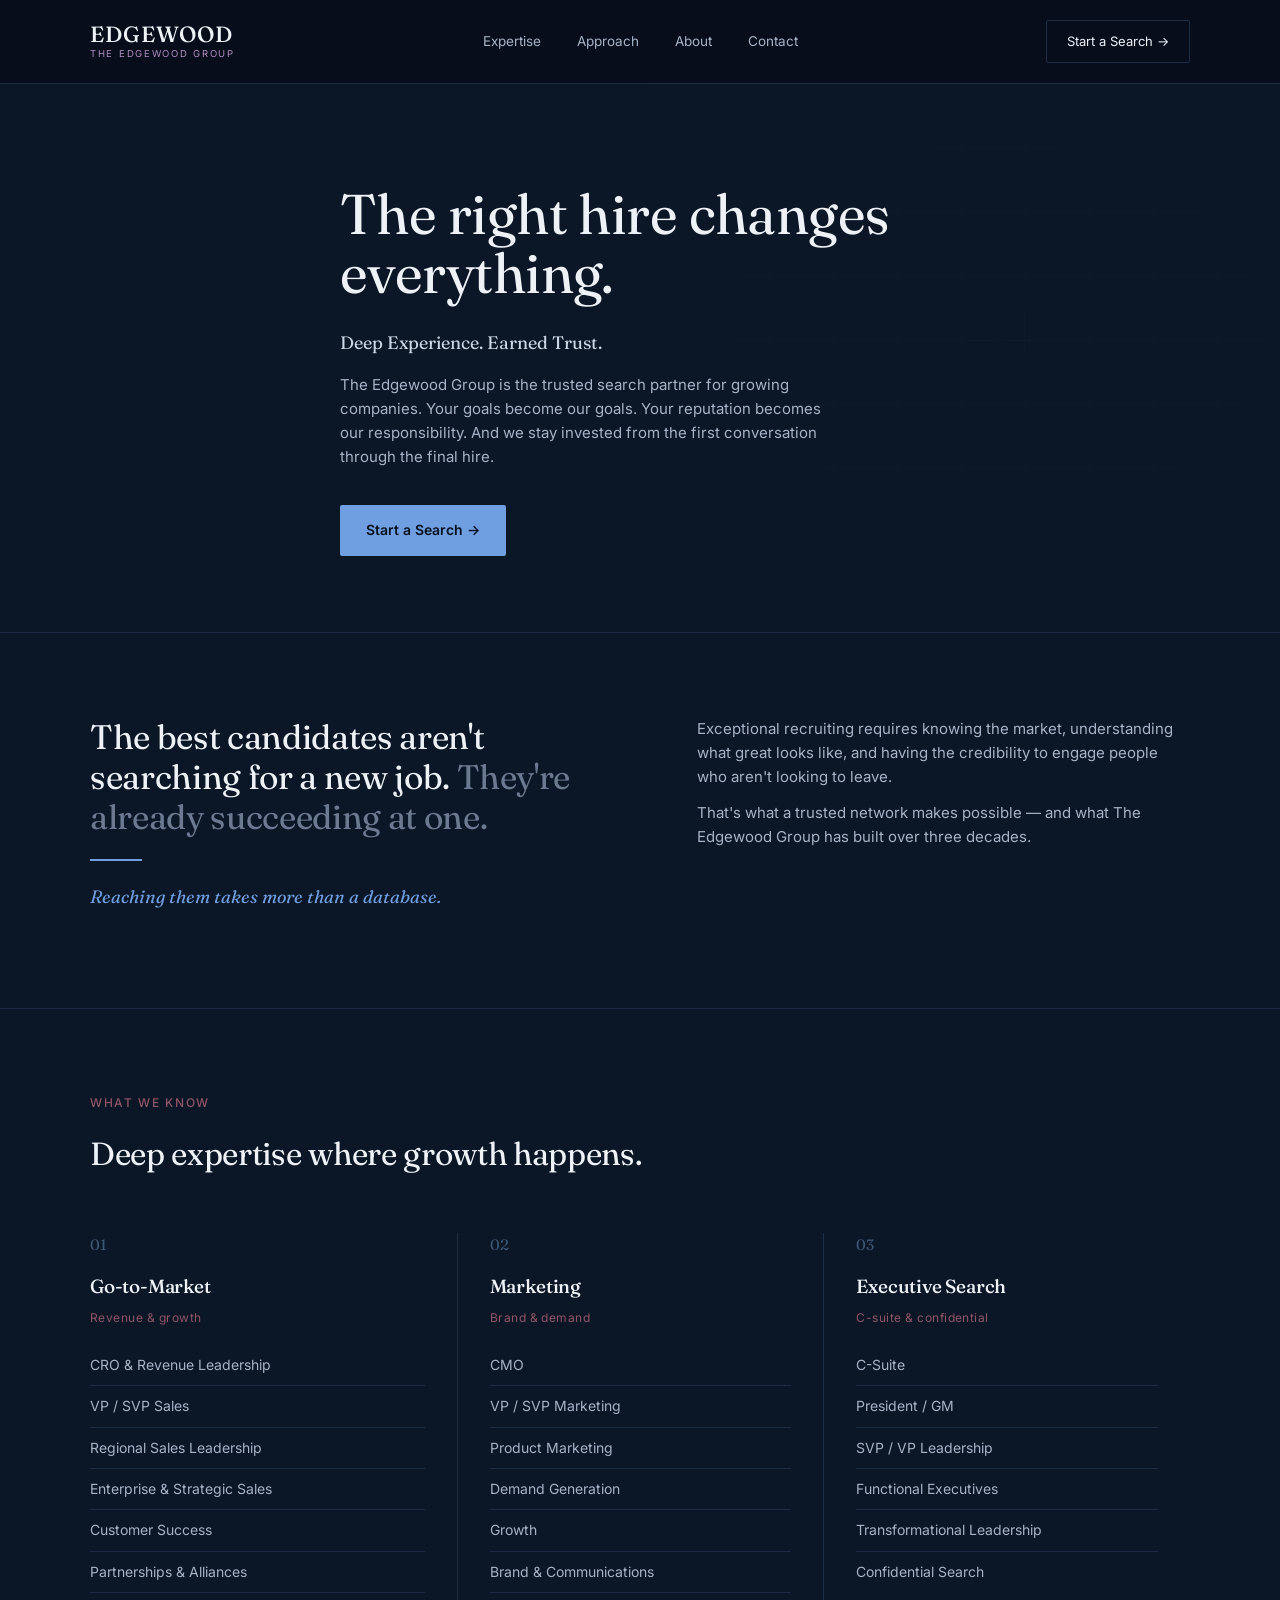
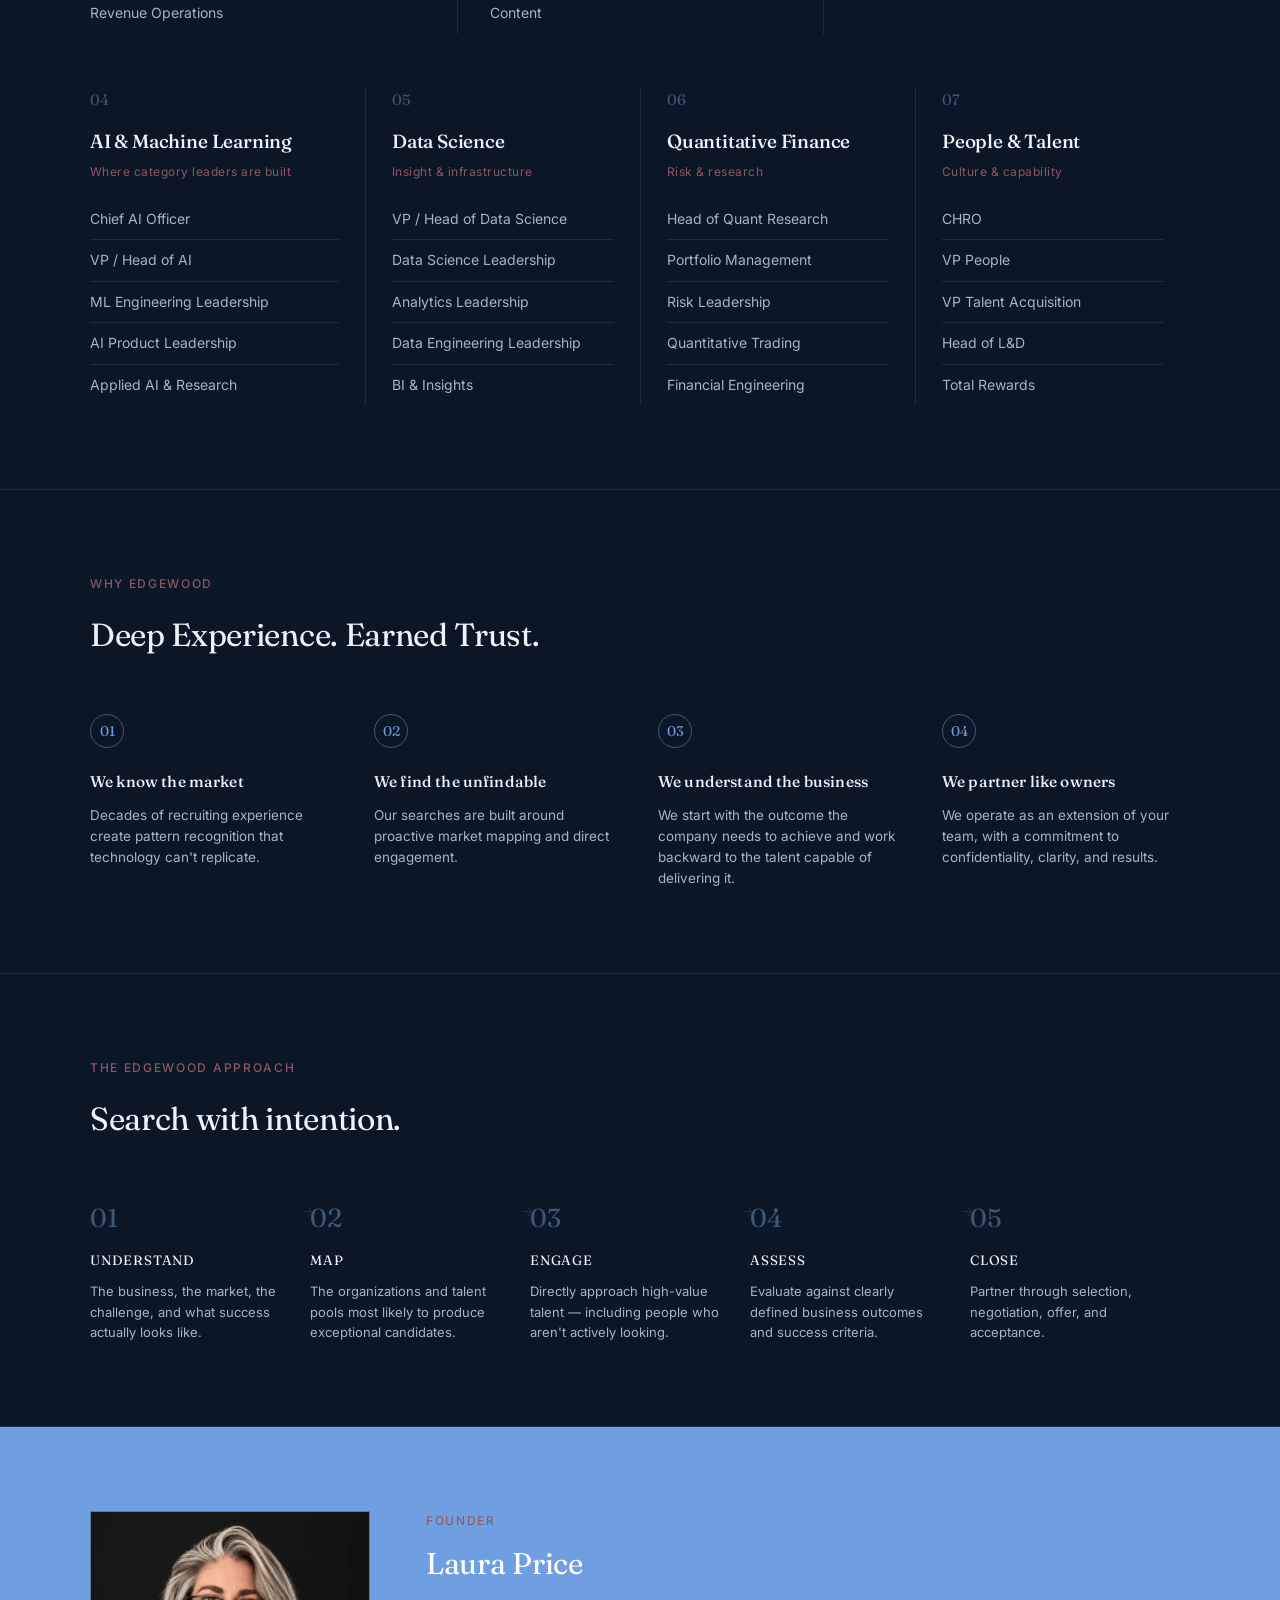
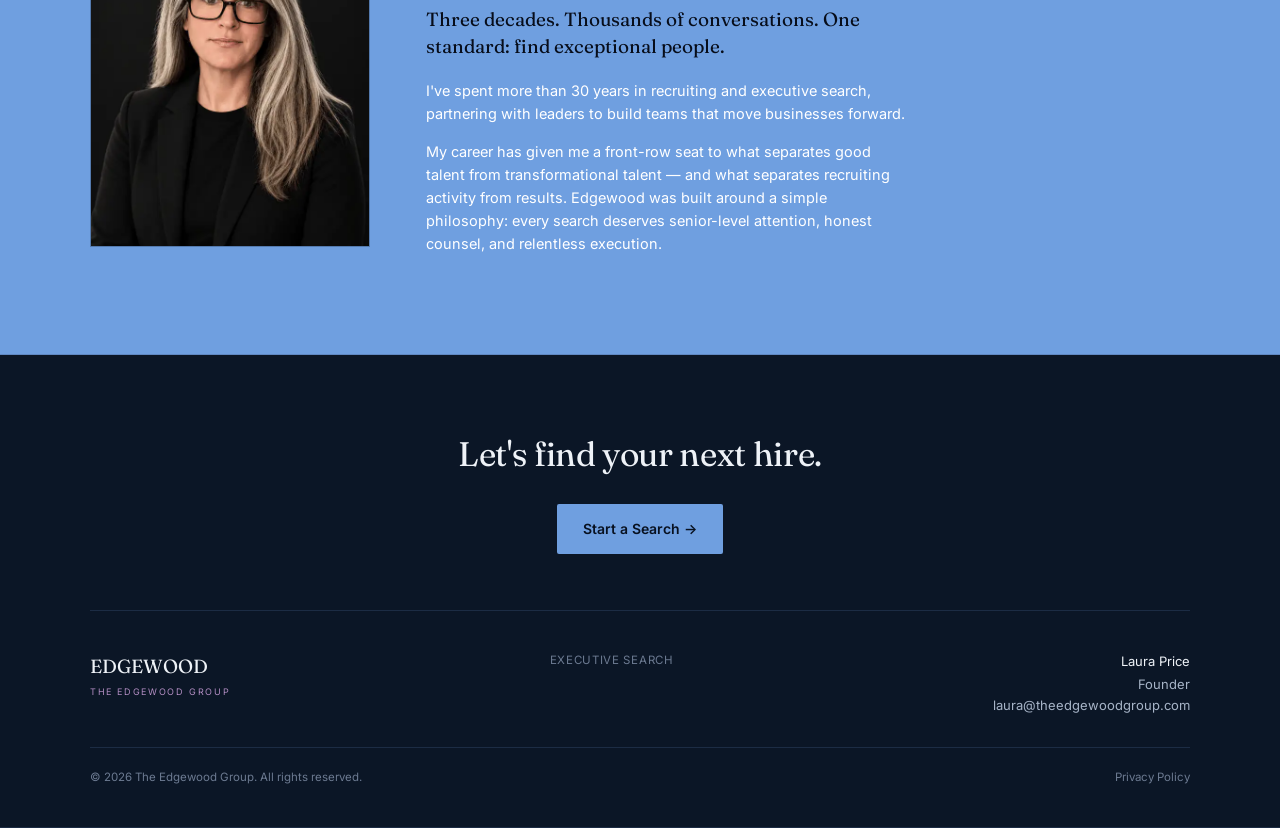
==== index.html @ cdbb710e "initial commit" ====
<!DOCTYPE html>
<html lang="en">
<head>
<meta charset="UTF-8">
<meta name="viewport" content="width=device-width, initial-scale=1.0">
<title>The Edgewood Group — Executive Search</title>
<link rel="preconnect" href="https://fonts.googleapis.com">
<link rel="preconnect" href="https://fonts.gstatic.com" crossorigin>
<link href="https://fonts.googleapis.com/css2?family=Fraunces:ital,opsz,wght@0,9..144,300;0,9..144,400;0,9..144,500;1,9..144,400&family=Instrument+Serif:ital@0&family=Inter:wght@400;500;600&display=swap" rel="stylesheet">
<style>
  :root{
    --navy-deep:#070d1a;
    --navy:#0b1626;
    --navy-panel:#0f1e33;
    --navy-line:#1c2c44;
    --ink:#eef2f7;
    --ink-dim:#a7b4c7;
    --ink-faint:#6c7a91;
    --signal:#6f9fe0;
    --signal-soft:#3d5978;
    --eggplant:#3d2245;
    --eggplant-line:#4f3358;
    --eggplant-light:#b28dc2;
    --rosewood:#8f5566;
  }
  *{box-sizing:border-box;margin:0;padding:0;}
  html{scroll-behavior:smooth;}
  body{
    background:var(--navy);
    color:var(--ink);
    font-family:'Inter',sans-serif;
    font-size:16px;
    line-height:1.6;
    -webkit-font-smoothing:antialiased;
  }
  h1,h2,h3,.serif{
    font-family:'Fraunces',serif;
    font-weight:400;
    letter-spacing:-0.01em;
  }
  a{color:inherit;text-decoration:none;}
  .tagline{font-family:'Fraunces',serif;font-style:normal;font-weight:400;}
  .wrap{max-width:1180px;margin:0 auto;padding:0 40px;}
  @media(max-width:720px){.wrap{padding:0 22px;}}

  /* ---------- NAV ---------- */
  header{
    position:sticky;top:0;z-index:50;
    background:rgba(7,13,26,0.88);
    backdrop-filter:blur(10px);
    border-bottom:1px solid var(--navy-line);
  }
  nav{display:flex;align-items:center;justify-content:space-between;padding:20px 0;}
  .brand{display:flex;flex-direction:column;line-height:1.05;}
  .brand-name{font-family:'Fraunces',serif;font-size:22px;letter-spacing:0.04em;font-weight:500;}
  .brand-sub{font-size:9.5px;letter-spacing:0.18em;color:var(--eggplant-light);margin-top:3px;}
  .nav-links{display:flex;gap:36px;font-size:13.5px;color:var(--ink-dim);}
  .nav-links a:hover{color:var(--ink);}
  .nav-cta{
    border:1px solid var(--navy-line);
    padding:10px 20px;border-radius:2px;
    font-size:13px;color:var(--ink);
    display:flex;align-items:center;gap:8px;
    white-space:nowrap;
  }
  .nav-cta:hover{border-color:var(--signal);color:var(--signal);}
  .nav-mobile-hide{display:flex;}
  @media(max-width:860px){.nav-mobile-hide{display:none;}}

  /* ---------- HERO ---------- */
  .hero{
    position:relative;overflow:hidden;
    padding:100px 0 76px;
    border-bottom:1px solid var(--navy-line);
  }
  .hero-grid{
    position:absolute;inset:0;
    background-image:
      linear-gradient(var(--navy-line) 1px, transparent 1px),
      linear-gradient(90deg, var(--navy-line) 1px, transparent 1px);
    background-size:64px 64px;
    opacity:0.18;
    mask-image:radial-gradient(ellipse 700px 500px at 78% 45%, black, transparent);
  }
  .hero-inner{position:relative;max-width:680px;}
  .eyebrow{
    font-size:12px;letter-spacing:0.14em;color:var(--rosewood);
    margin-bottom:22px;font-weight:500;
  }
  .hero h1{
    font-size:56px;line-height:1.06;color:var(--ink);
    margin-bottom:26px;
  }
  .hero h1 em{font-style:italic;color:var(--signal);}
  .hero-lede{font-size:18px;color:#cdd7e4;margin-bottom:16px;max-width:520px;}
  .hero-sub{font-size:15px;color:var(--ink-dim);margin-bottom:36px;max-width:500px;}
  .btn-primary{
    display:inline-flex;align-items:center;gap:10px;
    background:var(--signal);color:#081120;
    padding:14px 26px;border-radius:2px;
    font-size:14px;font-weight:600;
    transition:background 0.15s ease;
  }
  .btn-primary:hover{background:#84add8;}
  .hero-tags{
    display:flex;gap:0;margin-top:56px;
    border-top:1px solid var(--navy-line);
    padding-top:22px;font-size:11.5px;letter-spacing:0.08em;
    color:var(--ink-faint);flex-wrap:wrap;
  }
  .hero-tags span{padding-right:18px;margin-right:18px;border-right:1px solid var(--navy-line);}
  .hero-tags span:last-child{border-right:none;}
  @media(max-width:720px){
    .hero{padding:64px 0 48px;}
    .hero h1{font-size:38px;}
  }

  /* ---------- SECTION BASICS ---------- */
  section{padding:84px 0;border-bottom:1px solid var(--navy-line);}
  .section-label{font-size:12px;letter-spacing:0.14em;color:var(--rosewood);margin-bottom:16px;font-weight:500;}
  .section-head{font-size:32px;color:var(--ink);max-width:640px;}
  @media(max-width:720px){section{padding:56px 0;} .section-head{font-size:26px;}}

  /* ---------- CONTRAST BLOCK ---------- */
  .contrast{display:grid;grid-template-columns:1.1fr 1fr;gap:64px;align-items:start;}
  .contrast h2{font-size:34px;color:var(--ink);line-height:1.18;}
  .contrast h2 .dim{color:var(--ink-faint);}
  .contrast .rule{width:52px;height:2px;background:var(--signal);margin:22px 0;}
  .contrast .kicker{font-size:18px;color:var(--signal);font-family:'Fraunces',serif;font-style:italic;}
  .contrast p{color:var(--ink-dim);font-size:15px;margin-bottom:12px;}
  .contrast .close{color:var(--ink);font-weight:500;margin-top:18px;}
  @media(max-width:860px){.contrast{grid-template-columns:1fr;gap:28px;}}

  /* ---------- EXPERTISE ---------- */
  .expertise-grid{
    margin-top:54px;
    display:grid;grid-template-columns:repeat(3,1fr);gap:0;
  }
  .expertise-col{padding:0 32px;border-left:1px solid var(--navy-line);}
  .expertise-col:first-child{padding-left:0;border-left:none;}
  .expertise-num{font-family:'Fraunces',serif;font-size:15px;color:var(--signal-soft);margin-bottom:14px;}
  .expertise-col h3{font-size:19px;color:var(--ink);margin-bottom:6px;font-weight:500;}
  .expertise-tag{font-size:12px;color:var(--rosewood);letter-spacing:0.04em;margin-bottom:18px;}
  .expertise-col ul{list-style:none;}
  .expertise-col li{
    font-size:14px;color:var(--ink-dim);padding:9px 0;
    border-top:1px solid var(--navy-line);
  }
  .expertise-col li:first-of-type{border-top:none;}
  @media(max-width:860px){
    .expertise-grid{grid-template-columns:1fr;gap:36px;}
    .expertise-col{border-left:none;padding-left:0;border-top:1px solid var(--navy-line);padding-top:32px;}
    .expertise-col:first-child{border-top:none;padding-top:0;}
  }
  .expertise-grid-2{
    margin-top:54px;
    display:grid;grid-template-columns:repeat(4,1fr);gap:0;
  }
  .expertise-grid-2 .expertise-col{padding:0 26px;}
  .expertise-grid-2 .expertise-col:first-child{padding-left:0;}
  @media(max-width:860px){
    .expertise-grid-2{grid-template-columns:1fr 1fr;row-gap:36px;}
    .expertise-grid-2 .expertise-col{border-left:none;padding-left:0;}
    .expertise-grid-2 .expertise-col:nth-child(odd){border-left:none;}
  }
  @media(max-width:560px){
    .expertise-grid-2{grid-template-columns:1fr;}
    .expertise-grid-2 .expertise-col{border-top:1px solid var(--navy-line);padding-top:32px;border-left:none;padding-left:0;}
    .expertise-grid-2 .expertise-col:first-child{border-top:none;padding-top:0;}
  }

  /* ---------- WHY ---------- */
  .why-grid{margin-top:54px;display:grid;grid-template-columns:repeat(4,1fr);gap:36px;}
  .why-item .mark{
    width:34px;height:34px;border:1px solid var(--signal-soft);border-radius:50%;
    display:flex;align-items:center;justify-content:center;
    color:var(--signal);font-size:14px;margin-bottom:22px;font-family:'Fraunces',serif;
  }
  .why-item h3{font-size:15.5px;color:var(--ink);margin-bottom:10px;font-weight:500;letter-spacing:0.01em;}
  .why-item p{font-size:13.5px;color:var(--ink-dim);line-height:1.55;}
  @media(max-width:860px){.why-grid{grid-template-columns:1fr 1fr;row-gap:36px;}}
  @media(max-width:520px){.why-grid{grid-template-columns:1fr;}}

  /* ---------- APPROACH ---------- */
  .approach-row{margin-top:54px;display:grid;grid-template-columns:repeat(5,1fr);gap:0;}
  .approach-step{position:relative;padding-right:22px;}
  .approach-step:not(:last-child)::after{
    content:"→";position:absolute;right:-4px;top:2px;color:var(--navy-line);font-size:14px;
  }
  .approach-num{font-family:'Fraunces',serif;font-size:26px;color:var(--signal-soft);margin-bottom:10px;}
  .approach-step h3{font-size:13.5px;letter-spacing:0.06em;color:var(--ink);margin-bottom:10px;}
  .approach-step p{font-size:13px;color:var(--ink-dim);line-height:1.55;padding-right:6px;}
  @media(max-width:860px){
    .approach-row{grid-template-columns:1fr 1fr;row-gap:32px;}
    .approach-step::after{display:none;}
  }
  @media(max-width:520px){.approach-row{grid-template-columns:1fr;}}

  /* ---------- FOUNDER ---------- */
  .founder{background:var(--signal);border-bottom:1px solid rgba(7,13,26,0.15);}
  .founder-grid{display:grid;grid-template-columns:280px 1fr;gap:56px;align-items:start;}
  .founder-photo{
    width:100%;aspect-ratio:3/3.6;
    border:1px solid rgba(7,13,26,0.25);
    overflow:hidden;
  }
  .founder-photo img{
    width:100%;height:100%;object-fit:cover;display:block;
    filter:grayscale(15%);
  }
  .founder-eyebrow{font-size:12px;letter-spacing:0.14em;color:var(--rosewood);margin-bottom:10px;}
  .founder-name{font-size:30px;color:#ffffff;margin-bottom:18px;}
  .founder-quote{font-family:'Fraunces',serif;font-style:normal;font-size:19px;color:var(--navy-deep);line-height:1.4;margin-bottom:20px;max-width:480px;}
  .founder p.body{font-size:14.5px;color:#ffffff;margin-bottom:14px;max-width:480px;}
  @media(max-width:860px){
    .founder-grid{grid-template-columns:1fr;gap:28px;}
    .founder-photo{max-width:220px;aspect-ratio:3/3.6;}
  }

  /* ---------- CTA / FOOTER ---------- */
  .cta-section{padding:80px 0 0;}
  .cta-grid{display:flex;flex-direction:column;align-items:center;text-align:center;gap:22px;padding-bottom:56px;border-bottom:1px solid var(--navy-line);}
  .cta-grid h2{font-size:34px;color:var(--ink);line-height:1.15;}
  .cta-grid .btn-primary{margin-top:8px;}

  footer{padding:40px 0;}
  .footer-grid{display:flex;justify-content:space-between;align-items:flex-start;flex-wrap:wrap;gap:24px;}
  .footer-brand{font-family:'Fraunces',serif;font-size:19px;}
  .footer-brand .sub{display:block;font-family:'Inter',sans-serif;font-size:9px;letter-spacing:0.18em;color:var(--eggplant-light);margin-top:4px;}
  .footer-mid{display:flex;gap:20px;font-size:11.5px;letter-spacing:0.06em;color:var(--ink-faint);}
  .footer-contact{font-size:13px;color:var(--ink-dim);text-align:right;}
  .footer-contact .who{color:var(--ink);margin-bottom:2px;}
  .footer-bottom{margin-top:32px;padding-top:20px;border-top:1px solid var(--navy-line);display:flex;justify-content:space-between;font-size:11.5px;color:var(--ink-faint);flex-wrap:wrap;gap:8px;}
</style>
</head>
<body>

<header>
  <div class="wrap">
    <nav>
      <div class="brand">
        <span class="brand-name">EDGEWOOD</span>
        <span class="brand-sub">THE EDGEWOOD GROUP</span>
      </div>
      <div class="nav-links nav-mobile-hide">
        <a href="#expertise">Expertise</a>
        <a href="#approach">Approach</a>
        <a href="#founder">About</a>
        <a href="#contact">Contact</a>
      </div>
      <a href="#contact" class="nav-cta">Start a Search →</a>
    </nav>
  </div>
</header>

<section class="hero">
  <div class="hero-grid"></div>
  <div class="wrap hero-inner">
    <h1>The right hire changes everything.</h1>
    <p class="hero-lede tagline">Deep Experience. Earned Trust.</p>
    <p class="hero-sub">The Edgewood Group is the trusted search partner for growing companies. Your goals become our goals. Your reputation becomes our responsibility. And we stay invested from the first conversation through the final hire.</p>
    <a href="#contact" class="btn-primary">Start a Search →</a>
  </div>
</section>

<section>
  <div class="wrap contrast">
    <div>
      <h2>The best candidates aren't searching for a new job. <span class="dim">They're already succeeding at one.</span></h2>
      <div class="rule"></div>
      <p class="kicker">Reaching them takes more than a database.</p>
    </div>
    <div>
      <p>Exceptional recruiting requires knowing the market, understanding what great looks like, and having the credibility to engage people who aren't looking to leave.</p>
      <p>That's what a trusted network makes possible — and what The Edgewood Group has built over three decades.</p>
    </div>
  </div>
</section>

<section id="expertise">
  <div class="wrap">
    <div class="section-label">WHAT WE KNOW</div>
    <h2 class="section-head">Deep expertise where growth happens.</h2>
    <div class="expertise-grid">
      <div class="expertise-col">
        <div class="expertise-num">01</div>
        <h3>Go-to-Market</h3>
        <div class="expertise-tag">Revenue &amp; growth</div>
        <ul>
          <li>CRO &amp; Revenue Leadership</li>
          <li>VP / SVP Sales</li>
          <li>Regional Sales Leadership</li>
          <li>Enterprise &amp; Strategic Sales</li>
          <li>Customer Success</li>
          <li>Partnerships &amp; Alliances</li>
          <li>Revenue Operations</li>
        </ul>
      </div>
      <div class="expertise-col">
        <div class="expertise-num">02</div>
        <h3>Marketing</h3>
        <div class="expertise-tag">Brand &amp; demand</div>
        <ul>
          <li>CMO</li>
          <li>VP / SVP Marketing</li>
          <li>Product Marketing</li>
          <li>Demand Generation</li>
          <li>Growth</li>
          <li>Brand &amp; Communications</li>
          <li>Content</li>
        </ul>
      </div>
      <div class="expertise-col">
        <div class="expertise-num">03</div>
        <h3>Executive Search</h3>
        <div class="expertise-tag">C-suite &amp; confidential</div>
        <ul>
          <li>C-Suite</li>
          <li>President / GM</li>
          <li>SVP / VP Leadership</li>
          <li>Functional Executives</li>
          <li>Transformational Leadership</li>
          <li>Confidential Search</li>
        </ul>
      </div>
    </div>
    <div class="expertise-grid-2">
      <div class="expertise-col">
        <div class="expertise-num">04</div>
        <h3>AI &amp; Machine Learning</h3>
        <div class="expertise-tag">Where category leaders are built</div>
        <ul>
          <li>Chief AI Officer</li>
          <li>VP / Head of AI</li>
          <li>ML Engineering Leadership</li>
          <li>AI Product Leadership</li>
          <li>Applied AI &amp; Research</li>
        </ul>
      </div>
      <div class="expertise-col">
        <div class="expertise-num">05</div>
        <h3>Data Science</h3>
        <div class="expertise-tag">Insight &amp; infrastructure</div>
        <ul>
          <li>VP / Head of Data Science</li>
          <li>Data Science Leadership</li>
          <li>Analytics Leadership</li>
          <li>Data Engineering Leadership</li>
          <li>BI &amp; Insights</li>
        </ul>
      </div>
      <div class="expertise-col">
        <div class="expertise-num">06</div>
        <h3>Quantitative Finance</h3>
        <div class="expertise-tag">Risk &amp; research</div>
        <ul>
          <li>Head of Quant Research</li>
          <li>Portfolio Management</li>
          <li>Risk Leadership</li>
          <li>Quantitative Trading</li>
          <li>Financial Engineering</li>
        </ul>
      </div>
      <div class="expertise-col">
        <div class="expertise-num">07</div>
        <h3>People &amp; Talent</h3>
        <div class="expertise-tag">Culture &amp; capability</div>
        <ul>
          <li>CHRO</li>
          <li>VP People</li>
          <li>VP Talent Acquisition</li>
          <li>Head of L&amp;D</li>
          <li>Total Rewards</li>
        </ul>
      </div>
    </div>
  </div>
</section>

<section>
  <div class="wrap">
    <div class="section-label">WHY EDGEWOOD</div>
    <h2 class="section-head tagline">Deep Experience. Earned Trust.</h2>
    <div class="why-grid">
      <div class="why-item">
        <div class="mark">01</div>
        <h3>We know the market</h3>
        <p>Decades of recruiting experience create pattern recognition that technology can't replicate.</p>
      </div>
      <div class="why-item">
        <div class="mark">02</div>
        <h3>We find the unfindable</h3>
        <p>Our searches are built around proactive market mapping and direct engagement.</p>
      </div>
      <div class="why-item">
        <div class="mark">03</div>
        <h3>We understand the business</h3>
        <p>We start with the outcome the company needs to achieve and work backward to the talent capable of delivering it.</p>
      </div>
      <div class="why-item">
        <div class="mark">04</div>
        <h3>We partner like owners</h3>
        <p>We operate as an extension of your team, with a commitment to confidentiality, clarity, and results.</p>
      </div>
    </div>
  </div>
</section>

<section id="approach">
  <div class="wrap">
    <div class="section-label">THE EDGEWOOD APPROACH</div>
    <h2 class="section-head">Search with intention.</h2>
    <div class="approach-row">
      <div class="approach-step">
        <div class="approach-num">01</div>
        <h3>UNDERSTAND</h3>
        <p>The business, the market, the challenge, and what success actually looks like.</p>
      </div>
      <div class="approach-step">
        <div class="approach-num">02</div>
        <h3>MAP</h3>
        <p>The organizations and talent pools most likely to produce exceptional candidates.</p>
      </div>
      <div class="approach-step">
        <div class="approach-num">03</div>
        <h3>ENGAGE</h3>
        <p>Directly approach high-value talent — including people who aren't actively looking.</p>
      </div>
      <div class="approach-step">
        <div class="approach-num">04</div>
        <h3>ASSESS</h3>
        <p>Evaluate against clearly defined business outcomes and success criteria.</p>
      </div>
      <div class="approach-step">
        <div class="approach-num">05</div>
        <h3>CLOSE</h3>
        <p>Partner through selection, negotiation, offer, and acceptance.</p>
      </div>
    </div>
  </div>
</section>

<section class="founder" id="founder">
  <div class="wrap founder-grid">
    <div class="founder-photo"><img src="laura-price-edgewood-group.webp" alt="Laura Price, Founder of The Edgewood Group" loading="lazy" width="590" height="786" decoding="async"></div>
    <div>
      <div class="founder-eyebrow">FOUNDER</div>
      <h2 class="founder-name">Laura Price</h2>
      <p class="founder-quote">Three decades. Thousands of conversations. One standard: find exceptional people.</p>
      <p class="body">I've spent more than 30 years in recruiting and executive search, partnering with leaders to build teams that move businesses forward.</p>
      <p class="body">My career has given me a front-row seat to what separates good talent from transformational talent — and what separates recruiting activity from results. Edgewood was built around a simple philosophy: every search deserves senior-level attention, honest counsel, and relentless execution.</p>
    </div>
  </div>
</section>

<section class="cta-section" id="contact">
  <div class="wrap">
    <div class="cta-grid">
      <h2>Let's find your next hire.</h2>
      <a href="mailto:laura@theedgewoodgroup.com" class="btn-primary">Start a Search →</a>
    </div>
  </div>
  <footer>
    <div class="wrap">
      <div class="footer-grid">
        <div class="footer-brand">EDGEWOOD<span class="sub">THE EDGEWOOD GROUP</span></div>
        <div class="footer-mid">
          <span>EXECUTIVE SEARCH</span>
        </div>
        <div class="footer-contact">
          <div class="who">Laura Price</div>
          <div>Founder</div>
          <div>laura@theedgewoodgroup.com</div>
        </div>
      </div>
      <div class="footer-bottom">
        <span>© 2026 The Edgewood Group. All rights reserved.</span>
        <span>Privacy Policy</span>
      </div>
    </div>
  </footer>
</section>

</body>
</html>
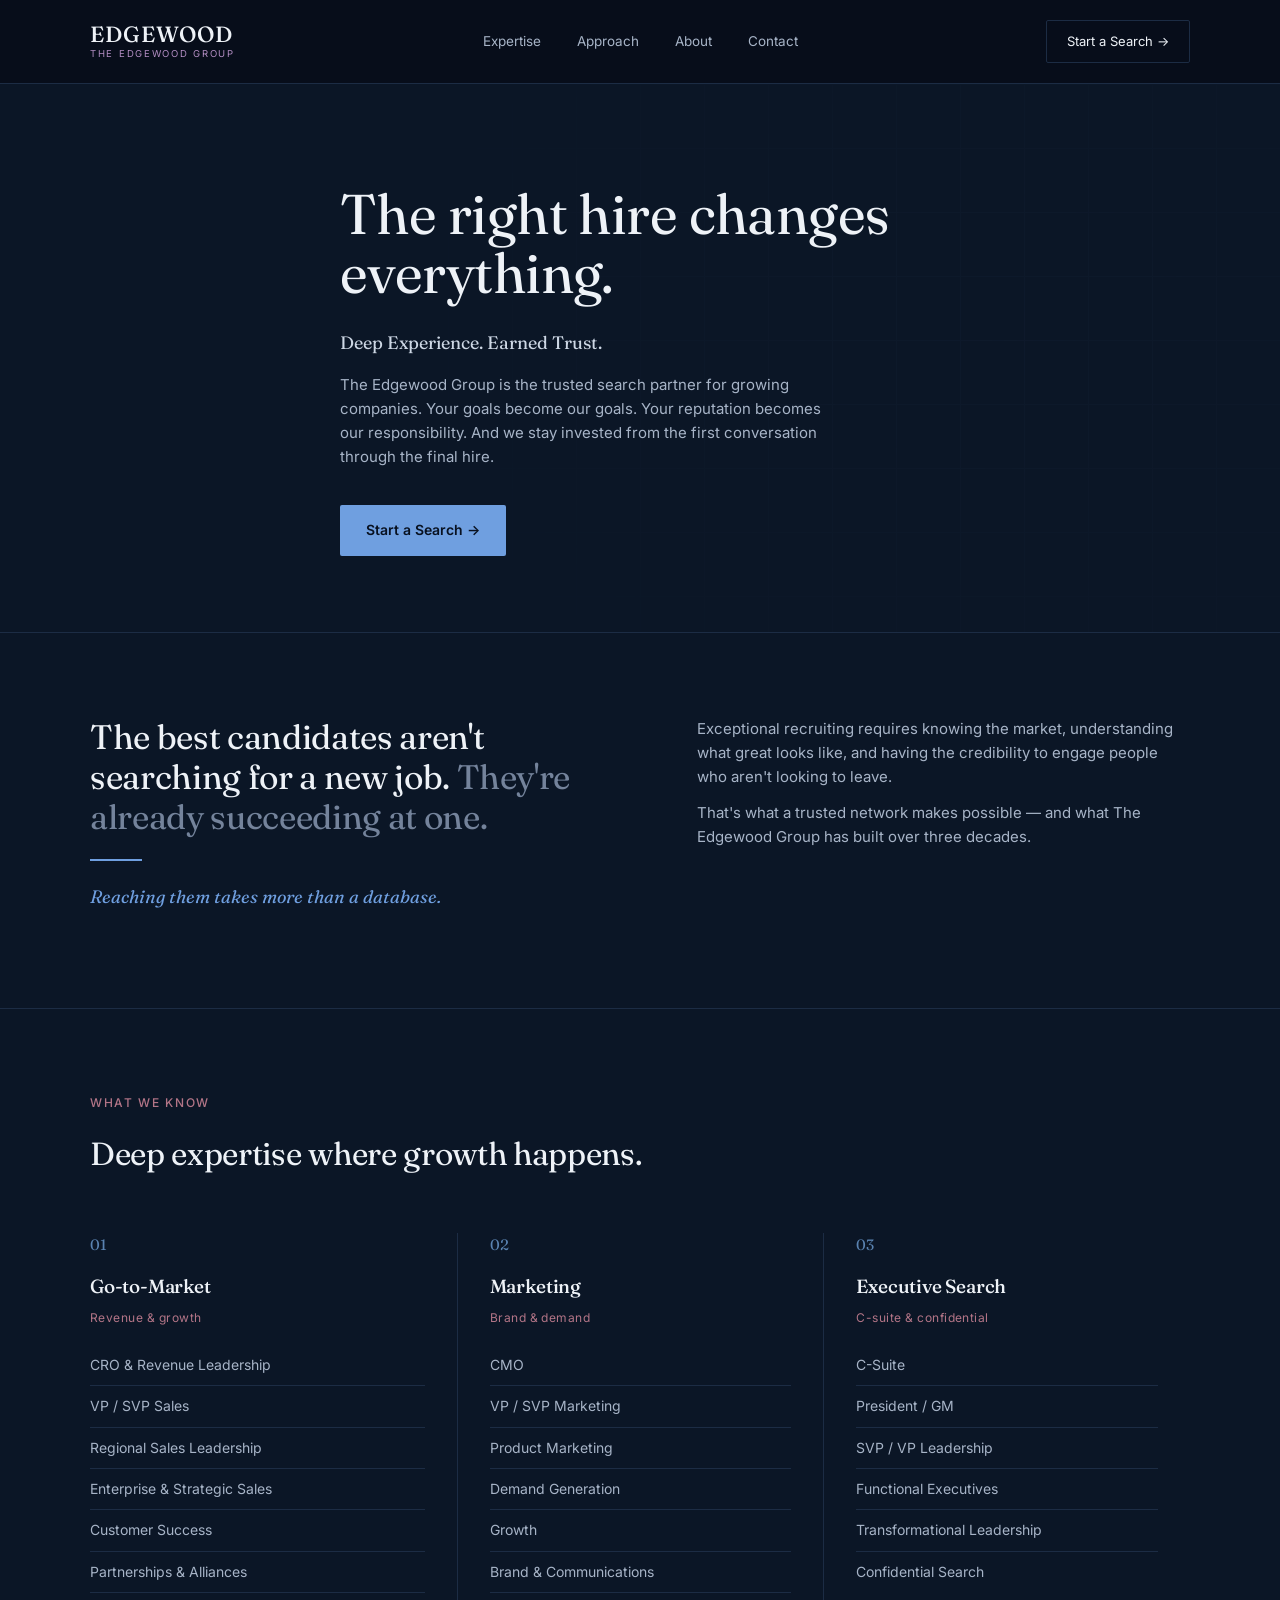
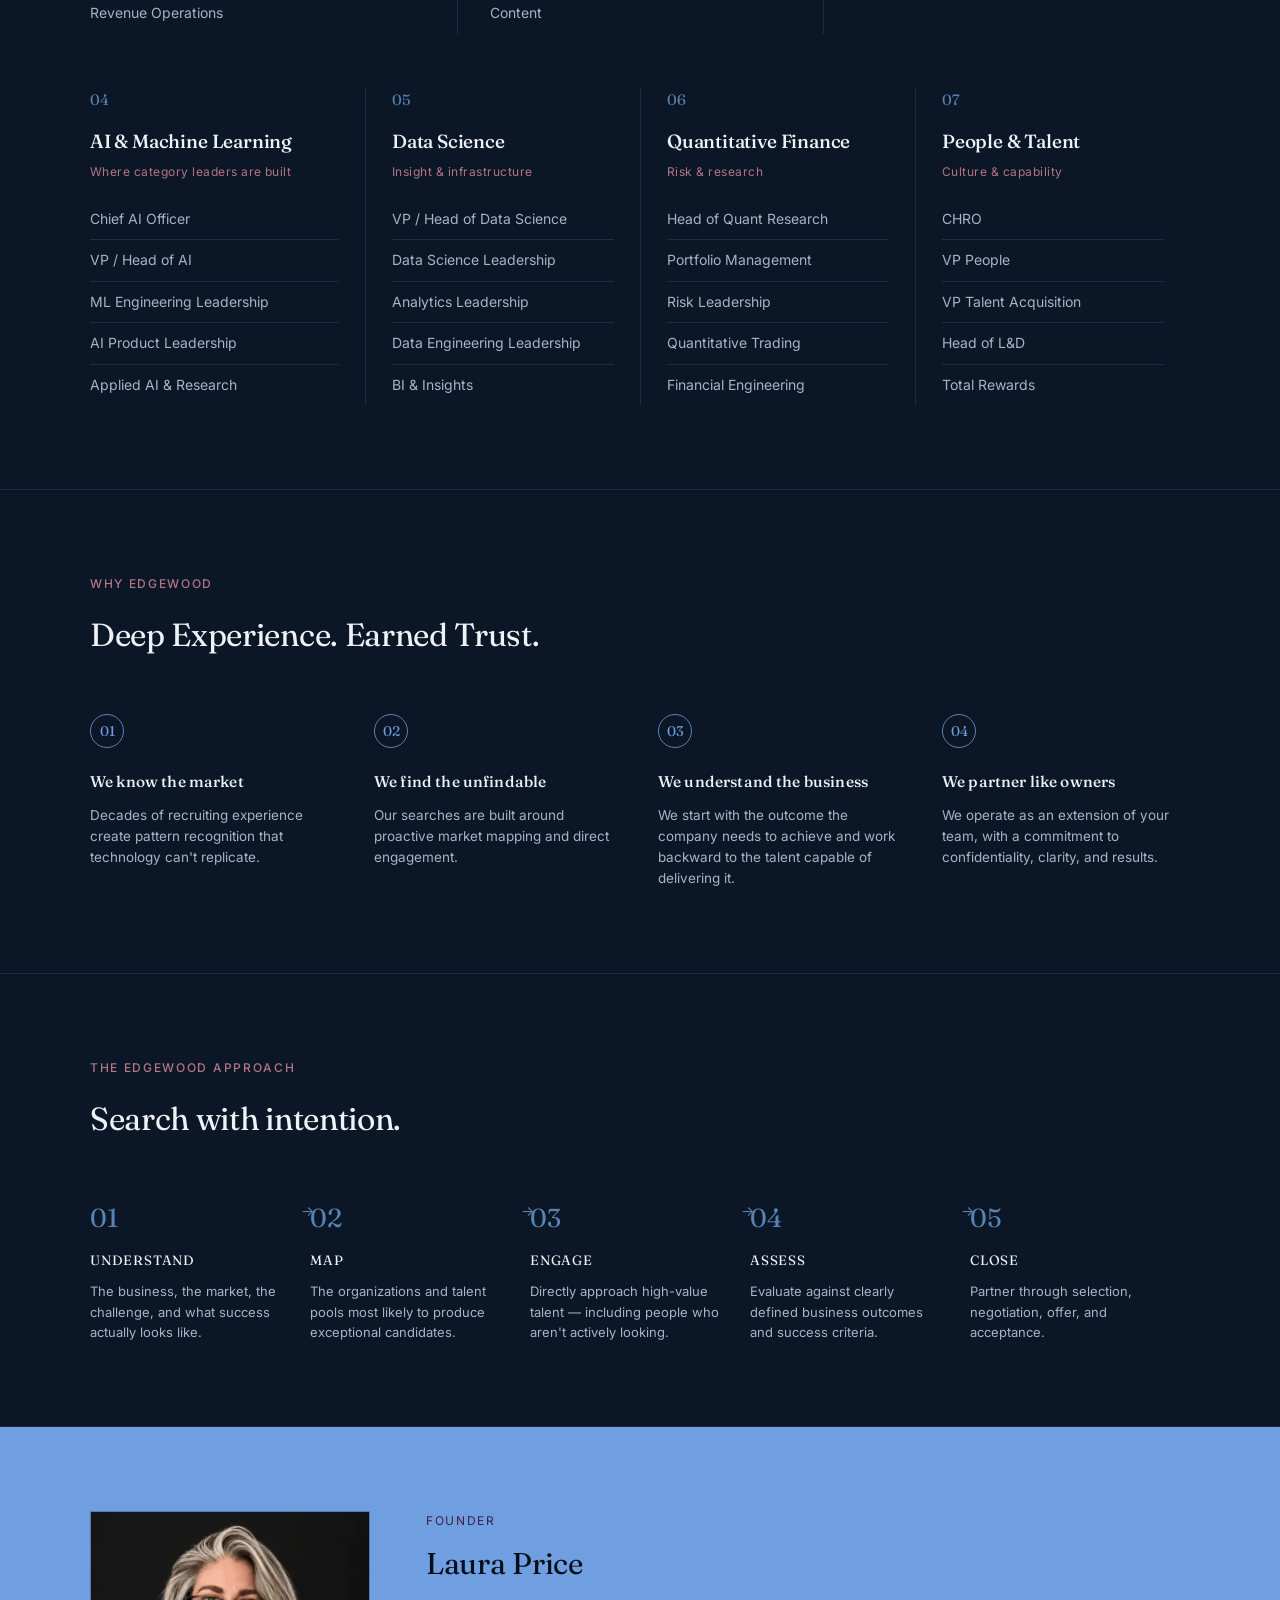
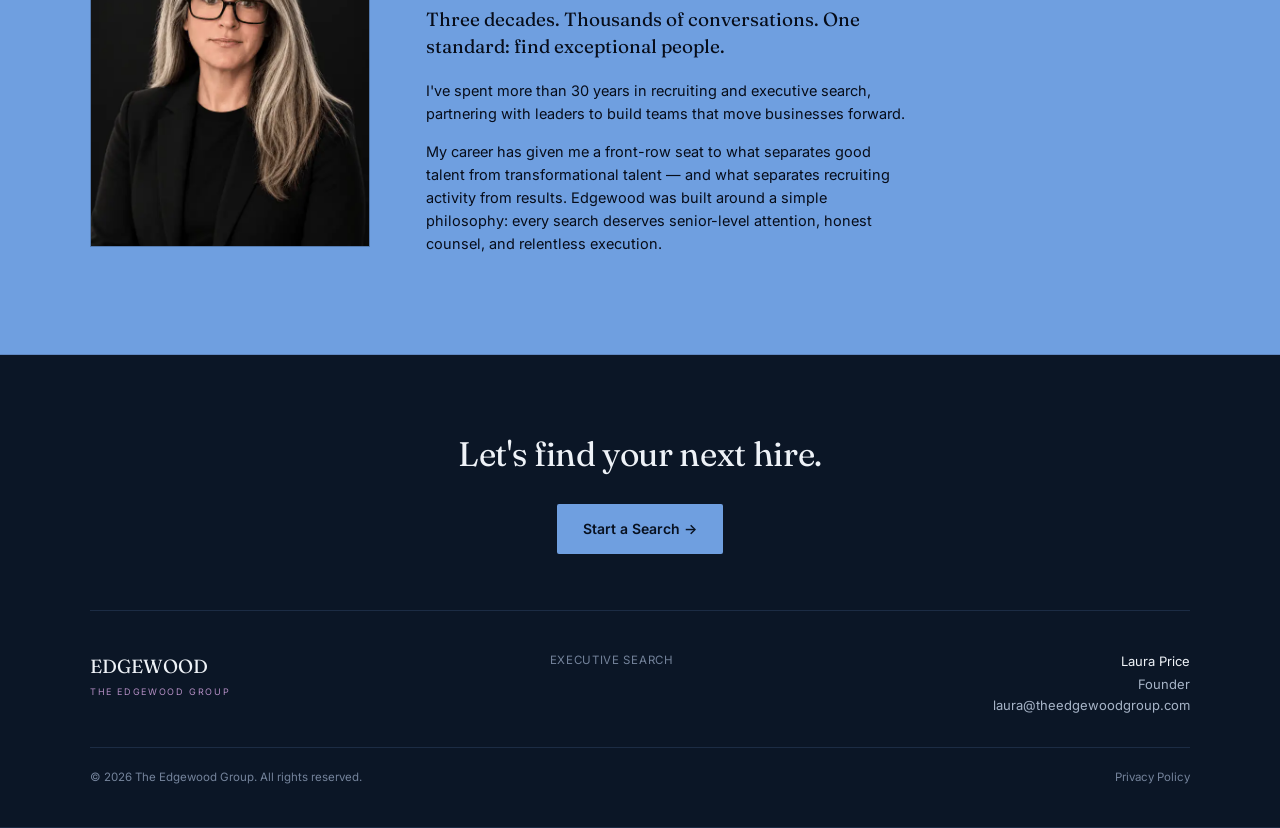
==== commit c59283e8: "privacy, favicon, social share" ====
--- a/index.html
+++ b/index.html
@@ -3,252 +3,62 @@
 <head>
 <meta charset="UTF-8">
 <meta name="viewport" content="width=device-width, initial-scale=1.0">
-<title>The Edgewood Group — Executive Search</title>
+<title>Executive Search Firm | The Edgewood Group</title>
+<meta name="description" content="The Edgewood Group is a trusted executive search firm placing C-suite, sales, marketing, AI, and data leadership talent. Deep experience. Earned trust.">
+<link rel="canonical" href="https://www.theedgewoodgroup.com/">
+
+<!-- Open Graph / Facebook -->
+<meta property="og:type" content="website">
+<meta property="og:url" content="https://www.theedgewoodgroup.com/">
+<meta property="og:site_name" content="The Edgewood Group">
+<meta property="og:title" content="Executive Search Firm | The Edgewood Group">
+<meta property="og:description" content="The Edgewood Group is a trusted executive search firm placing C-suite, sales, marketing, AI, and data leadership talent. Deep experience. Earned trust.">
+<meta property="og:image" content="https://www.theedgewoodgroup.com/edgewood-social-share.webp">
+<meta property="og:image:width" content="1200">
+<meta property="og:image:height" content="630">
+<meta property="og:locale" content="en_US">
+
+<!-- Twitter -->
+<meta name="twitter:card" content="summary_large_image">
+<meta name="twitter:title" content="Executive Search Firm | The Edgewood Group">
+<meta name="twitter:description" content="The Edgewood Group is a trusted executive search firm placing C-suite, sales, marketing, AI, and data leadership talent. Deep experience. Earned trust.">
+<meta name="twitter:image" content="https://www.theedgewoodgroup.com/edgewood-social-share.webp">
+
+<!-- Favicon -->
+<link rel="icon" type="image/png" href="/favicon.png">
+<link rel="icon" type="image/svg+xml" href="/favicon-light.svg" media="(prefers-color-scheme: light)">
+<link rel="icon" type="image/svg+xml" href="/favicon-dark.svg" media="(prefers-color-scheme: dark)">
+
+<!-- Google tag (gtag.js) -->
+<script async src="https://www.googletagmanager.com/gtag/js?id=G-GH4WGNGPZY"></script>
+<script>
+  window.dataLayer = window.dataLayer || [];
+  function gtag(){dataLayer.push(arguments);}
+  gtag('js', new Date());
+
+  gtag('config', 'G-GH4WGNGPZY');
+</script>
 <link rel="preconnect" href="https://fonts.googleapis.com">
 <link rel="preconnect" href="https://fonts.gstatic.com" crossorigin>
 <link href="https://fonts.googleapis.com/css2?family=Fraunces:ital,opsz,wght@0,9..144,300;0,9..144,400;0,9..144,500;1,9..144,400&family=Instrument+Serif:ital@0&family=Inter:wght@400;500;600&display=swap" rel="stylesheet">
-<style>
-  :root{
-    --navy-deep:#070d1a;
-    --navy:#0b1626;
-    --navy-panel:#0f1e33;
-    --navy-line:#1c2c44;
-    --ink:#eef2f7;
-    --ink-dim:#a7b4c7;
-    --ink-faint:#6c7a91;
-    --signal:#6f9fe0;
-    --signal-soft:#3d5978;
-    --eggplant:#3d2245;
-    --eggplant-line:#4f3358;
-    --eggplant-light:#b28dc2;
-    --rosewood:#8f5566;
-  }
-  *{box-sizing:border-box;margin:0;padding:0;}
-  html{scroll-behavior:smooth;}
-  body{
-    background:var(--navy);
-    color:var(--ink);
-    font-family:'Inter',sans-serif;
-    font-size:16px;
-    line-height:1.6;
-    -webkit-font-smoothing:antialiased;
-  }
-  h1,h2,h3,.serif{
-    font-family:'Fraunces',serif;
-    font-weight:400;
-    letter-spacing:-0.01em;
-  }
-  a{color:inherit;text-decoration:none;}
-  .tagline{font-family:'Fraunces',serif;font-style:normal;font-weight:400;}
-  .wrap{max-width:1180px;margin:0 auto;padding:0 40px;}
-  @media(max-width:720px){.wrap{padding:0 22px;}}
-
-  /* ---------- NAV ---------- */
-  header{
-    position:sticky;top:0;z-index:50;
-    background:rgba(7,13,26,0.88);
-    backdrop-filter:blur(10px);
-    border-bottom:1px solid var(--navy-line);
-  }
-  nav{display:flex;align-items:center;justify-content:space-between;padding:20px 0;}
-  .brand{display:flex;flex-direction:column;line-height:1.05;}
-  .brand-name{font-family:'Fraunces',serif;font-size:22px;letter-spacing:0.04em;font-weight:500;}
-  .brand-sub{font-size:9.5px;letter-spacing:0.18em;color:var(--eggplant-light);margin-top:3px;}
-  .nav-links{display:flex;gap:36px;font-size:13.5px;color:var(--ink-dim);}
-  .nav-links a:hover{color:var(--ink);}
-  .nav-cta{
-    border:1px solid var(--navy-line);
-    padding:10px 20px;border-radius:2px;
-    font-size:13px;color:var(--ink);
-    display:flex;align-items:center;gap:8px;
-    white-space:nowrap;
-  }
-  .nav-cta:hover{border-color:var(--signal);color:var(--signal);}
-  .nav-mobile-hide{display:flex;}
-  @media(max-width:860px){.nav-mobile-hide{display:none;}}
-
-  /* ---------- HERO ---------- */
-  .hero{
-    position:relative;overflow:hidden;
-    padding:100px 0 76px;
-    border-bottom:1px solid var(--navy-line);
-  }
-  .hero-grid{
-    position:absolute;inset:0;
-    background-image:
-      linear-gradient(var(--navy-line) 1px, transparent 1px),
-      linear-gradient(90deg, var(--navy-line) 1px, transparent 1px);
-    background-size:64px 64px;
-    opacity:0.18;
-    mask-image:radial-gradient(ellipse 700px 500px at 78% 45%, black, transparent);
-  }
-  .hero-inner{position:relative;max-width:680px;}
-  .eyebrow{
-    font-size:12px;letter-spacing:0.14em;color:var(--rosewood);
-    margin-bottom:22px;font-weight:500;
-  }
-  .hero h1{
-    font-size:56px;line-height:1.06;color:var(--ink);
-    margin-bottom:26px;
-  }
-  .hero h1 em{font-style:italic;color:var(--signal);}
-  .hero-lede{font-size:18px;color:#cdd7e4;margin-bottom:16px;max-width:520px;}
-  .hero-sub{font-size:15px;color:var(--ink-dim);margin-bottom:36px;max-width:500px;}
-  .btn-primary{
-    display:inline-flex;align-items:center;gap:10px;
-    background:var(--signal);color:#081120;
-    padding:14px 26px;border-radius:2px;
-    font-size:14px;font-weight:600;
-    transition:background 0.15s ease;
-  }
-  .btn-primary:hover{background:#84add8;}
-  .hero-tags{
-    display:flex;gap:0;margin-top:56px;
-    border-top:1px solid var(--navy-line);
-    padding-top:22px;font-size:11.5px;letter-spacing:0.08em;
-    color:var(--ink-faint);flex-wrap:wrap;
-  }
-  .hero-tags span{padding-right:18px;margin-right:18px;border-right:1px solid var(--navy-line);}
-  .hero-tags span:last-child{border-right:none;}
-  @media(max-width:720px){
-    .hero{padding:64px 0 48px;}
-    .hero h1{font-size:38px;}
-  }
-
-  /* ---------- SECTION BASICS ---------- */
-  section{padding:84px 0;border-bottom:1px solid var(--navy-line);}
-  .section-label{font-size:12px;letter-spacing:0.14em;color:var(--rosewood);margin-bottom:16px;font-weight:500;}
-  .section-head{font-size:32px;color:var(--ink);max-width:640px;}
-  @media(max-width:720px){section{padding:56px 0;} .section-head{font-size:26px;}}
-
-  /* ---------- CONTRAST BLOCK ---------- */
-  .contrast{display:grid;grid-template-columns:1.1fr 1fr;gap:64px;align-items:start;}
-  .contrast h2{font-size:34px;color:var(--ink);line-height:1.18;}
-  .contrast h2 .dim{color:var(--ink-faint);}
-  .contrast .rule{width:52px;height:2px;background:var(--signal);margin:22px 0;}
-  .contrast .kicker{font-size:18px;color:var(--signal);font-family:'Fraunces',serif;font-style:italic;}
-  .contrast p{color:var(--ink-dim);font-size:15px;margin-bottom:12px;}
-  .contrast .close{color:var(--ink);font-weight:500;margin-top:18px;}
-  @media(max-width:860px){.contrast{grid-template-columns:1fr;gap:28px;}}
-
-  /* ---------- EXPERTISE ---------- */
-  .expertise-grid{
-    margin-top:54px;
-    display:grid;grid-template-columns:repeat(3,1fr);gap:0;
-  }
-  .expertise-col{padding:0 32px;border-left:1px solid var(--navy-line);}
-  .expertise-col:first-child{padding-left:0;border-left:none;}
-  .expertise-num{font-family:'Fraunces',serif;font-size:15px;color:var(--signal-soft);margin-bottom:14px;}
-  .expertise-col h3{font-size:19px;color:var(--ink);margin-bottom:6px;font-weight:500;}
-  .expertise-tag{font-size:12px;color:var(--rosewood);letter-spacing:0.04em;margin-bottom:18px;}
-  .expertise-col ul{list-style:none;}
-  .expertise-col li{
-    font-size:14px;color:var(--ink-dim);padding:9px 0;
-    border-top:1px solid var(--navy-line);
-  }
-  .expertise-col li:first-of-type{border-top:none;}
-  @media(max-width:860px){
-    .expertise-grid{grid-template-columns:1fr;gap:36px;}
-    .expertise-col{border-left:none;padding-left:0;border-top:1px solid var(--navy-line);padding-top:32px;}
-    .expertise-col:first-child{border-top:none;padding-top:0;}
-  }
-  .expertise-grid-2{
-    margin-top:54px;
-    display:grid;grid-template-columns:repeat(4,1fr);gap:0;
-  }
-  .expertise-grid-2 .expertise-col{padding:0 26px;}
-  .expertise-grid-2 .expertise-col:first-child{padding-left:0;}
-  @media(max-width:860px){
-    .expertise-grid-2{grid-template-columns:1fr 1fr;row-gap:36px;}
-    .expertise-grid-2 .expertise-col{border-left:none;padding-left:0;}
-    .expertise-grid-2 .expertise-col:nth-child(odd){border-left:none;}
-  }
-  @media(max-width:560px){
-    .expertise-grid-2{grid-template-columns:1fr;}
-    .expertise-grid-2 .expertise-col{border-top:1px solid var(--navy-line);padding-top:32px;border-left:none;padding-left:0;}
-    .expertise-grid-2 .expertise-col:first-child{border-top:none;padding-top:0;}
-  }
-
-  /* ---------- WHY ---------- */
-  .why-grid{margin-top:54px;display:grid;grid-template-columns:repeat(4,1fr);gap:36px;}
-  .why-item .mark{
-    width:34px;height:34px;border:1px solid var(--signal-soft);border-radius:50%;
-    display:flex;align-items:center;justify-content:center;
-    color:var(--signal);font-size:14px;margin-bottom:22px;font-family:'Fraunces',serif;
-  }
-  .why-item h3{font-size:15.5px;color:var(--ink);margin-bottom:10px;font-weight:500;letter-spacing:0.01em;}
-  .why-item p{font-size:13.5px;color:var(--ink-dim);line-height:1.55;}
-  @media(max-width:860px){.why-grid{grid-template-columns:1fr 1fr;row-gap:36px;}}
-  @media(max-width:520px){.why-grid{grid-template-columns:1fr;}}
-
-  /* ---------- APPROACH ---------- */
-  .approach-row{margin-top:54px;display:grid;grid-template-columns:repeat(5,1fr);gap:0;}
-  .approach-step{position:relative;padding-right:22px;}
-  .approach-step:not(:last-child)::after{
-    content:"→";position:absolute;right:-4px;top:2px;color:var(--navy-line);font-size:14px;
-  }
-  .approach-num{font-family:'Fraunces',serif;font-size:26px;color:var(--signal-soft);margin-bottom:10px;}
-  .approach-step h3{font-size:13.5px;letter-spacing:0.06em;color:var(--ink);margin-bottom:10px;}
-  .approach-step p{font-size:13px;color:var(--ink-dim);line-height:1.55;padding-right:6px;}
-  @media(max-width:860px){
-    .approach-row{grid-template-columns:1fr 1fr;row-gap:32px;}
-    .approach-step::after{display:none;}
-  }
-  @media(max-width:520px){.approach-row{grid-template-columns:1fr;}}
-
-  /* ---------- FOUNDER ---------- */
-  .founder{background:var(--signal);border-bottom:1px solid rgba(7,13,26,0.15);}
-  .founder-grid{display:grid;grid-template-columns:280px 1fr;gap:56px;align-items:start;}
-  .founder-photo{
-    width:100%;aspect-ratio:3/3.6;
-    border:1px solid rgba(7,13,26,0.25);
-    overflow:hidden;
-  }
-  .founder-photo img{
-    width:100%;height:100%;object-fit:cover;display:block;
-    filter:grayscale(15%);
-  }
-  .founder-eyebrow{font-size:12px;letter-spacing:0.14em;color:var(--rosewood);margin-bottom:10px;}
-  .founder-name{font-size:30px;color:#ffffff;margin-bottom:18px;}
-  .founder-quote{font-family:'Fraunces',serif;font-style:normal;font-size:19px;color:var(--navy-deep);line-height:1.4;margin-bottom:20px;max-width:480px;}
-  .founder p.body{font-size:14.5px;color:#ffffff;margin-bottom:14px;max-width:480px;}
-  @media(max-width:860px){
-    .founder-grid{grid-template-columns:1fr;gap:28px;}
-    .founder-photo{max-width:220px;aspect-ratio:3/3.6;}
-  }
-
-  /* ---------- CTA / FOOTER ---------- */
-  .cta-section{padding:80px 0 0;}
-  .cta-grid{display:flex;flex-direction:column;align-items:center;text-align:center;gap:22px;padding-bottom:56px;border-bottom:1px solid var(--navy-line);}
-  .cta-grid h2{font-size:34px;color:var(--ink);line-height:1.15;}
-  .cta-grid .btn-primary{margin-top:8px;}
-
-  footer{padding:40px 0;}
-  .footer-grid{display:flex;justify-content:space-between;align-items:flex-start;flex-wrap:wrap;gap:24px;}
-  .footer-brand{font-family:'Fraunces',serif;font-size:19px;}
-  .footer-brand .sub{display:block;font-family:'Inter',sans-serif;font-size:9px;letter-spacing:0.18em;color:var(--eggplant-light);margin-top:4px;}
-  .footer-mid{display:flex;gap:20px;font-size:11.5px;letter-spacing:0.06em;color:var(--ink-faint);}
-  .footer-contact{font-size:13px;color:var(--ink-dim);text-align:right;}
-  .footer-contact .who{color:var(--ink);margin-bottom:2px;}
-  .footer-bottom{margin-top:32px;padding-top:20px;border-top:1px solid var(--navy-line);display:flex;justify-content:space-between;font-size:11.5px;color:var(--ink-faint);flex-wrap:wrap;gap:8px;}
-</style>
+<link rel="stylesheet" href="/style.css">
 </head>
 <body>
 
 <header>
   <div class="wrap">
     <nav>
-      <div class="brand">
+      <a href="/" class="brand">
         <span class="brand-name">EDGEWOOD</span>
         <span class="brand-sub">THE EDGEWOOD GROUP</span>
-      </div>
+      </a>
       <div class="nav-links nav-mobile-hide">
         <a href="#expertise">Expertise</a>
         <a href="#approach">Approach</a>
         <a href="#founder">About</a>
         <a href="#contact">Contact</a>
       </div>
-      <a href="#contact" class="nav-cta">Start a Search →</a>
+      <a href="mailto:laura@theedgewoodgroup.com" target="_blank" rel="noopener noreferrer" class="nav-cta">Start a Search →</a>
     </nav>
   </div>
 </header>
@@ -259,7 +69,7 @@
     <h1>The right hire changes everything.</h1>
     <p class="hero-lede tagline">Deep Experience. Earned Trust.</p>
     <p class="hero-sub">The Edgewood Group is the trusted search partner for growing companies. Your goals become our goals. Your reputation becomes our responsibility. And we stay invested from the first conversation through the final hire.</p>
-    <a href="#contact" class="btn-primary">Start a Search →</a>
+    <a href="mailto:laura@theedgewoodgroup.com" target="_blank" rel="noopener noreferrer" class="btn-primary">Start a Search →</a>
   </div>
 </section>
 
@@ -457,13 +267,13 @@
   <div class="wrap">
     <div class="cta-grid">
       <h2>Let's find your next hire.</h2>
-      <a href="mailto:laura@theedgewoodgroup.com" class="btn-primary">Start a Search →</a>
+      <a href="mailto:laura@theedgewoodgroup.com" class="btn-primary" target="_blank" rel="noopener noreferrer">Start a Search →</a>
     </div>
   </div>
   <footer>
     <div class="wrap">
       <div class="footer-grid">
-        <div class="footer-brand">EDGEWOOD<span class="sub">THE EDGEWOOD GROUP</span></div>
+        <div class="footer-brand"><a href="/">EDGEWOOD<span class="sub">THE EDGEWOOD GROUP</span></a></div>
         <div class="footer-mid">
           <span>EXECUTIVE SEARCH</span>
         </div>
@@ -474,12 +284,15 @@
         </div>
       </div>
       <div class="footer-bottom">
-        <span>© 2026 The Edgewood Group. All rights reserved.</span>
-        <span>Privacy Policy</span>
+        <span>© <span id="current-year"></span> The Edgewood Group. All rights reserved.</span>
+        <a href="/privacy-policy/">Privacy Policy</a>
       </div>
     </div>
   </footer>
 </section>
 
+<script>
+  document.getElementById('current-year').textContent = new Date().getFullYear();
+</script>
 </body>
 </html>
--- a/style.css
+++ b/style.css
@@ -0,0 +1,350 @@
+:root{
+  --navy-deep:#070d1a;
+  --navy:#0b1626;
+  --navy-panel:#0f1e33;
+  --navy-line:#1c2c44;
+  --ink:#eef2f7;
+  --ink-dim:#a7b4c7;
+  --ink-faint:#74839b;
+  --signal:#6f9fe0;
+  --signal-soft:#5a83b1;
+  --eggplant:#3d2245;
+  --eggplant-line:#4f3358;
+  --eggplant-light:#b28dc2;
+  --rosewood:#b37587;
+}
+*{box-sizing:border-box;margin:0;padding:0;}
+html{scroll-behavior:smooth;}
+body{
+  background:var(--navy);
+  color:var(--ink);
+  font-family:'Inter',sans-serif;
+  font-size:16px;
+  line-height:1.6;
+  -webkit-font-smoothing:antialiased;
+}
+h1,h2,h3,.serif{
+  font-family:'Fraunces',serif;
+  font-weight:400;
+  letter-spacing:-0.01em;
+}
+a{color:inherit;text-decoration:none;}
+.tagline{font-family:'Fraunces',serif;font-style:normal;font-weight:400;}
+.wrap{max-width:1180px;margin:0 auto;padding:0 40px;}
+@media(max-width:720px){.wrap{padding:0 22px;}}
+
+/* ---------- NAV ---------- */
+header{
+  position:sticky;top:0;z-index:50;
+  background:rgba(7,13,26,0.88);
+  backdrop-filter:blur(10px);
+  border-bottom:1px solid var(--navy-line);
+}
+nav{display:flex;align-items:center;justify-content:space-between;padding:20px 0;}
+.brand{display:flex;flex-direction:column;line-height:1.05;}
+.brand-name{font-family:'Fraunces',serif;font-size:22px;letter-spacing:0.04em;font-weight:500;}
+.brand-sub{font-size:9.5px;letter-spacing:0.18em;color:var(--eggplant-light);margin-top:3px;}
+.nav-links{display:flex;gap:36px;font-size:13.5px;color:var(--ink-dim);}
+.nav-links a:hover{color:var(--ink);}
+.nav-cta{
+  border:1px solid var(--navy-line);
+  padding:10px 20px;border-radius:2px;
+  font-size:13px;color:var(--ink);
+  display:flex;align-items:center;gap:8px;
+  white-space:nowrap;
+}
+.nav-cta:hover{border-color:var(--signal);color:var(--signal);}
+.nav-mobile-hide{display:flex;}
+@media(max-width:860px){.nav-mobile-hide{display:none;}}
+
+/* ---------- HERO ---------- */
+.hero{
+  position:relative;overflow:hidden;
+  padding:100px 0 76px;
+  border-bottom:1px solid var(--navy-line);
+}
+.hero-grid{
+  position:absolute;inset:0;
+  background-image:
+    linear-gradient(var(--navy-line) 1px, transparent 1px),
+    linear-gradient(90deg, var(--navy-line) 1px, transparent 1px);
+  background-size:64px 64px;
+  opacity:0.18;
+  mask-image:radial-gradient(ellipse 700px 500px at 78% 45%, black, transparent);
+}
+.hero-inner{position:relative;max-width:680px;}
+.eyebrow{
+  font-size:12px;letter-spacing:0.14em;color:var(--rosewood);
+  margin-bottom:22px;font-weight:500;
+}
+.hero h1{
+  font-size:56px;line-height:1.06;color:var(--ink);
+  margin-bottom:26px;
+}
+.hero h1 em{font-style:italic;color:var(--signal);}
+.hero-lede{font-size:18px;color:#cdd7e4;margin-bottom:16px;max-width:520px;}
+.hero-sub{font-size:15px;color:var(--ink-dim);margin-bottom:36px;max-width:500px;}
+.btn-primary{
+  display:inline-flex;align-items:center;gap:10px;
+  background:var(--signal);color:#081120;
+  padding:14px 26px;border-radius:2px;
+  font-size:14px;font-weight:600;
+  transition:background 0.15s ease;
+}
+.btn-primary:hover{background:#84add8;}
+.hero-tags{
+  display:flex;gap:0;margin-top:56px;
+  border-top:1px solid var(--navy-line);
+  padding-top:22px;font-size:11.5px;letter-spacing:0.08em;
+  color:var(--ink-faint);flex-wrap:wrap;
+}
+.hero-tags span{padding-right:18px;margin-right:18px;border-right:1px solid var(--navy-line);}
+.hero-tags span:last-child{border-right:none;}
+@media(max-width:720px){
+  .hero{padding:64px 0 48px;}
+  .hero h1{font-size:38px;}
+}
+
+/* ---------- SECTION BASICS ---------- */
+section{padding:84px 0;border-bottom:1px solid var(--navy-line);}
+.section-label{font-size:12px;letter-spacing:0.14em;color:var(--rosewood);margin-bottom:16px;font-weight:500;}
+.section-head{font-size:32px;color:var(--ink);max-width:640px;}
+@media(max-width:720px){section{padding:56px 0;} .section-head{font-size:26px;}}
+
+/* ---------- CONTRAST BLOCK ---------- */
+.contrast{display:grid;grid-template-columns:1.1fr 1fr;gap:64px;align-items:start;}
+.contrast h2{font-size:34px;color:var(--ink);line-height:1.18;}
+.contrast h2 .dim{color:var(--ink-faint);}
+.contrast .rule{width:52px;height:2px;background:var(--signal);margin:22px 0;}
+.contrast .kicker{font-size:18px;color:var(--signal);font-family:'Fraunces',serif;font-style:italic;}
+.contrast p{color:var(--ink-dim);font-size:15px;margin-bottom:12px;}
+.contrast .close{color:var(--ink);font-weight:500;margin-top:18px;}
+@media(max-width:860px){.contrast{grid-template-columns:1fr;gap:28px;}}
+
+/* ---------- EXPERTISE ---------- */
+.expertise-grid{
+  margin-top:54px;
+  display:grid;grid-template-columns:repeat(3,1fr);gap:0;
+}
+.expertise-col{padding:0 32px;border-left:1px solid var(--navy-line);}
+.expertise-col:first-child{padding-left:0;border-left:none;}
+.expertise-num{font-family:'Fraunces',serif;font-size:15px;color:var(--signal-soft);margin-bottom:14px;}
+.expertise-col h3{font-size:19px;color:var(--ink);margin-bottom:6px;font-weight:500;}
+.expertise-tag{font-size:12px;color:var(--rosewood);letter-spacing:0.04em;margin-bottom:18px;}
+.expertise-col ul{list-style:none;}
+.expertise-col li{
+  font-size:14px;color:var(--ink-dim);padding:9px 0;
+  border-top:1px solid var(--navy-line);
+}
+.expertise-col li:first-of-type{border-top:none;}
+@media(max-width:860px){
+  .expertise-grid{grid-template-columns:1fr;gap:36px;}
+  .expertise-col{border-left:none;padding-left:0;border-top:1px solid var(--navy-line);padding-top:32px;}
+  .expertise-col:first-child{border-top:none;padding-top:0;}
+}
+.expertise-grid-2{
+  margin-top:54px;
+  display:grid;grid-template-columns:repeat(4,1fr);gap:0;
+}
+.expertise-grid-2 .expertise-col{padding:0 26px;}
+.expertise-grid-2 .expertise-col:first-child{padding-left:0;}
+@media(max-width:860px){
+  .expertise-grid-2{grid-template-columns:1fr 1fr;row-gap:36px;}
+  .expertise-grid-2 .expertise-col{border-left:none;padding-left:0;}
+  .expertise-grid-2 .expertise-col:nth-child(odd){border-left:none;}
+}
+@media(max-width:560px){
+  .expertise-grid-2{grid-template-columns:1fr;}
+  .expertise-grid-2 .expertise-col{border-top:1px solid var(--navy-line);padding-top:32px;border-left:none;padding-left:0;}
+  .expertise-grid-2 .expertise-col:first-child{border-top:none;padding-top:0;}
+}
+
+/* ---------- WHY ---------- */
+.why-grid{margin-top:54px;display:grid;grid-template-columns:repeat(4,1fr);gap:36px;}
+.why-item .mark{
+  width:34px;height:34px;border:1px solid var(--signal-soft);border-radius:50%;
+  display:flex;align-items:center;justify-content:center;
+  color:var(--signal);font-size:14px;margin-bottom:22px;font-family:'Fraunces',serif;
+}
+.why-item h3{font-size:15.5px;color:var(--ink);margin-bottom:10px;font-weight:500;letter-spacing:0.01em;}
+.why-item p{font-size:13.5px;color:var(--ink-dim);line-height:1.55;}
+@media(max-width:860px){.why-grid{grid-template-columns:1fr 1fr;row-gap:36px;}}
+@media(max-width:520px){.why-grid{grid-template-columns:1fr;}}
+
+/* ---------- APPROACH ---------- */
+.approach-row{margin-top:54px;display:grid;grid-template-columns:repeat(5,1fr);gap:0;}
+.approach-step{position:relative;padding-right:22px;}
+.approach-step:not(:last-child)::after{
+  content:"→";position:absolute;right:-4px;top:2px;color:var(--signal-soft);font-size:14px;
+}
+.approach-num{font-family:'Fraunces',serif;font-size:26px;color:var(--signal-soft);margin-bottom:10px;}
+.approach-step h3{font-size:13.5px;letter-spacing:0.06em;color:var(--ink);margin-bottom:10px;}
+.approach-step p{font-size:13px;color:var(--ink-dim);line-height:1.55;padding-right:6px;}
+@media(max-width:860px){
+  .approach-row{grid-template-columns:1fr 1fr;row-gap:32px;}
+  .approach-step::after{display:none;}
+}
+@media(max-width:520px){.approach-row{grid-template-columns:1fr;}}
+
+/* ---------- FOUNDER ---------- */
+.founder{background:var(--signal);border-bottom:1px solid rgba(7,13,26,0.15);}
+.founder-grid{display:grid;grid-template-columns:280px 1fr;gap:56px;align-items:start;}
+.founder-photo{
+  width:100%;aspect-ratio:3/3.6;
+  border:1px solid rgba(7,13,26,0.25);
+  overflow:hidden;
+}
+.founder-photo img{
+  width:100%;height:100%;object-fit:cover;display:block;
+  filter:grayscale(15%);
+}
+.founder-eyebrow{font-size:12px;letter-spacing:0.14em;color:var(--eggplant);margin-bottom:10px;}
+.founder-name{font-size:30px;color:var(--navy-deep);margin-bottom:18px;}
+.founder-quote{font-family:'Fraunces',serif;font-style:normal;font-size:19px;color:var(--navy-deep);line-height:1.4;margin-bottom:20px;max-width:480px;}
+.founder p.body{font-size:14.5px;color:var(--navy-deep);margin-bottom:14px;max-width:480px;}
+@media(max-width:860px){
+  .founder-grid{grid-template-columns:1fr;gap:28px;}
+  .founder-photo{max-width:220px;aspect-ratio:3/3.6;}
+}
+
+/* ---------- CTA / FOOTER ---------- */
+.cta-section{padding:80px 0 0;}
+.cta-grid{display:flex;flex-direction:column;align-items:center;text-align:center;gap:22px;padding-bottom:56px;border-bottom:1px solid var(--navy-line);}
+.cta-grid h2{font-size:34px;color:var(--ink);line-height:1.15;}
+.cta-grid .btn-primary{margin-top:8px;}
+
+footer{padding:40px 0;}
+.footer-grid{display:flex;justify-content:space-between;align-items:flex-start;flex-wrap:wrap;gap:24px;}
+.footer-brand{font-family:'Fraunces',serif;font-size:19px;}
+.footer-brand .sub{display:block;font-family:'Inter',sans-serif;font-size:9px;letter-spacing:0.18em;color:var(--eggplant-light);margin-top:4px;}
+.footer-mid{display:flex;gap:20px;font-size:11.5px;letter-spacing:0.06em;color:var(--ink-faint);}
+.footer-contact{font-size:13px;color:var(--ink-dim);text-align:right;}
+.footer-contact .who{color:var(--ink);margin-bottom:2px;}
+.footer-bottom{margin-top:32px;padding-top:20px;border-top:1px solid var(--navy-line);display:flex;justify-content:space-between;font-size:11.5px;color:var(--ink-faint);flex-wrap:wrap;gap:8px;}
+.footer-bottom a{color:inherit;text-decoration:none;transition:color 0.15s ease;}
+.footer-bottom a:hover{color:var(--ink);}
+
+/* ---------- NOT FOUND ---------- */
+.not-found-page{min-height:100vh;display:flex;flex-direction:column;}
+.not-found-page header,.not-found-page footer{flex:none;}
+.not-found{
+  position:relative;overflow:hidden;
+  display:flex;align-items:center;flex:1;
+  min-height:520px;padding:72px 0;
+  border-bottom:1px solid var(--navy-line);
+}
+.not-found-grid{
+  position:absolute;inset:0;
+  background-image:
+    linear-gradient(var(--navy-line) 1px, transparent 1px),
+    linear-gradient(90deg, var(--navy-line) 1px, transparent 1px);
+  background-size:64px 64px;
+  opacity:0.18;
+  mask-image:radial-gradient(ellipse 760px 520px at 72% 45%, black, transparent);
+}
+.not-found-inner{position:relative;width:100%;}
+.not-found-code{
+  font-family:'Fraunces',serif;font-size:15px;
+  color:var(--signal);letter-spacing:0.14em;
+  margin-bottom:42px;
+}
+.not-found .eyebrow{margin-bottom:16px;}
+.not-found h1{
+  max-width:680px;font-size:52px;line-height:1.08;
+  color:var(--ink);margin-bottom:22px;
+}
+.not-found p{
+  max-width:510px;color:var(--ink-dim);
+  font-size:15px;margin-bottom:34px;
+}
+.not-found .btn-primary:focus-visible{
+  outline:3px solid var(--ink);outline-offset:4px;
+}
+@media(max-width:720px){
+  .not-found{min-height:430px;padding:56px 0;}
+  .not-found-code{margin-bottom:30px;}
+  .not-found h1{font-size:38px;}
+}
+
+/* ---------- LEGAL / PROSE PAGES ---------- */
+.legal-page{
+  padding:72px 0 96px;
+  border-bottom:1px solid var(--navy-line);
+}
+.legal-container{
+  max-width:820px;
+  margin:0 auto;
+}
+.legal-header{
+  margin-bottom:48px;
+  padding-bottom:28px;
+  border-bottom:1px solid var(--navy-line);
+}
+.legal-header h1{
+  font-size:44px;
+  line-height:1.15;
+  color:var(--ink);
+  margin-bottom:12px;
+}
+.legal-meta{
+  font-size:13px;
+  color:var(--ink-faint);
+  letter-spacing:0.04em;
+}
+.legal-content h2{
+  font-size:22px;
+  color:var(--ink);
+  margin:40px 0 16px;
+  padding-top:16px;
+  font-weight:500;
+}
+.legal-content h3{
+  font-size:17px;
+  color:var(--ink);
+  margin:24px 0 12px;
+  font-weight:500;
+}
+.legal-content p{
+  color:var(--ink-dim);
+  font-size:15px;
+  line-height:1.75;
+  margin-bottom:16px;
+}
+.legal-content ul,
+.legal-content ol{
+  color:var(--ink-dim);
+  font-size:15px;
+  line-height:1.75;
+  margin:0 0 20px 24px;
+}
+.legal-content li{
+  margin-bottom:8px;
+}
+.legal-content strong{
+  color:var(--ink);
+  font-weight:600;
+}
+.legal-content a{
+  color:var(--signal);
+  text-decoration:underline;
+  text-underline-offset:3px;
+  transition:color 0.15s ease;
+}
+.legal-content a:hover{
+  color:#a7c8f0;
+}
+.legal-card{
+  background:var(--navy-panel);
+  border:1px solid var(--navy-line);
+  border-radius:2px;
+  padding:24px 28px;
+  margin:28px 0;
+}
+.legal-card p:last-child{
+  margin-bottom:0;
+}
+@media(max-width:720px){
+  .legal-page{padding:48px 0 64px;}
+  .legal-header h1{font-size:32px;}
+  .legal-content h2{font-size:20px;margin:32px 0 14px;}
+}
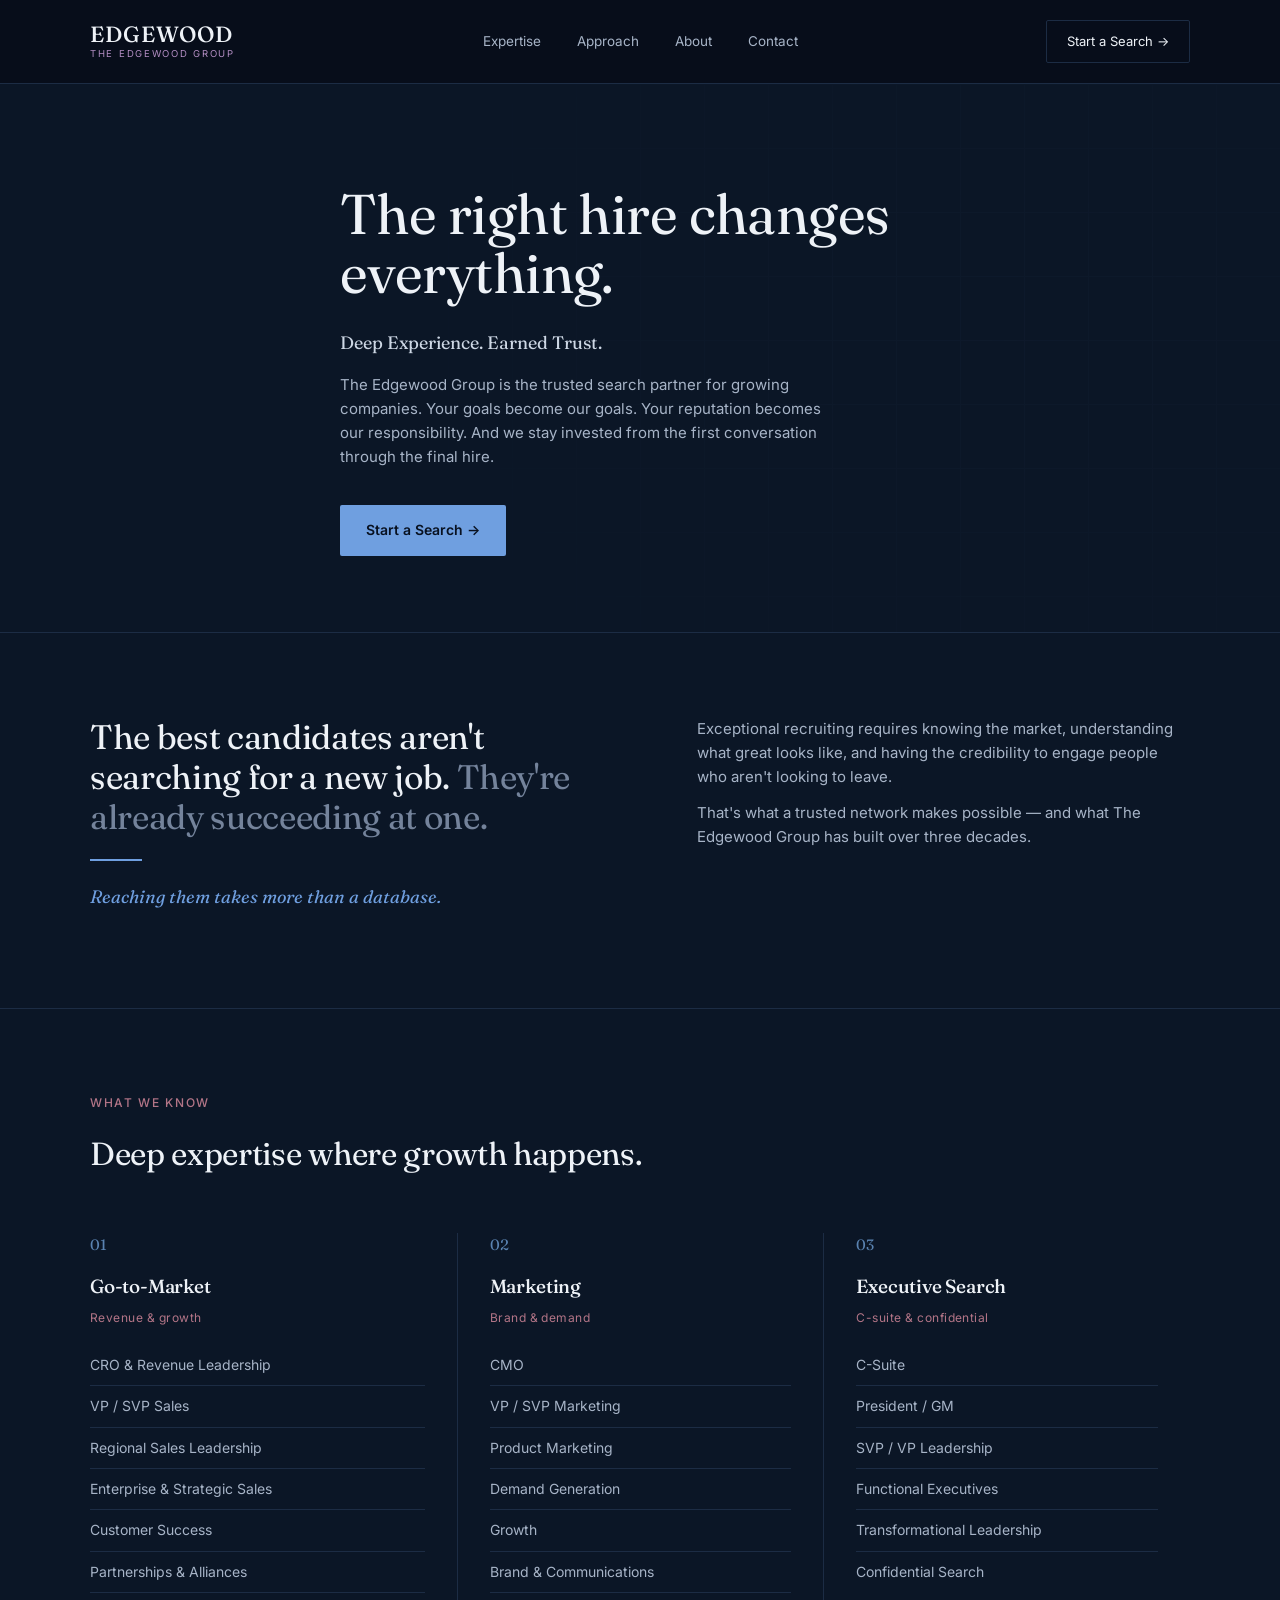
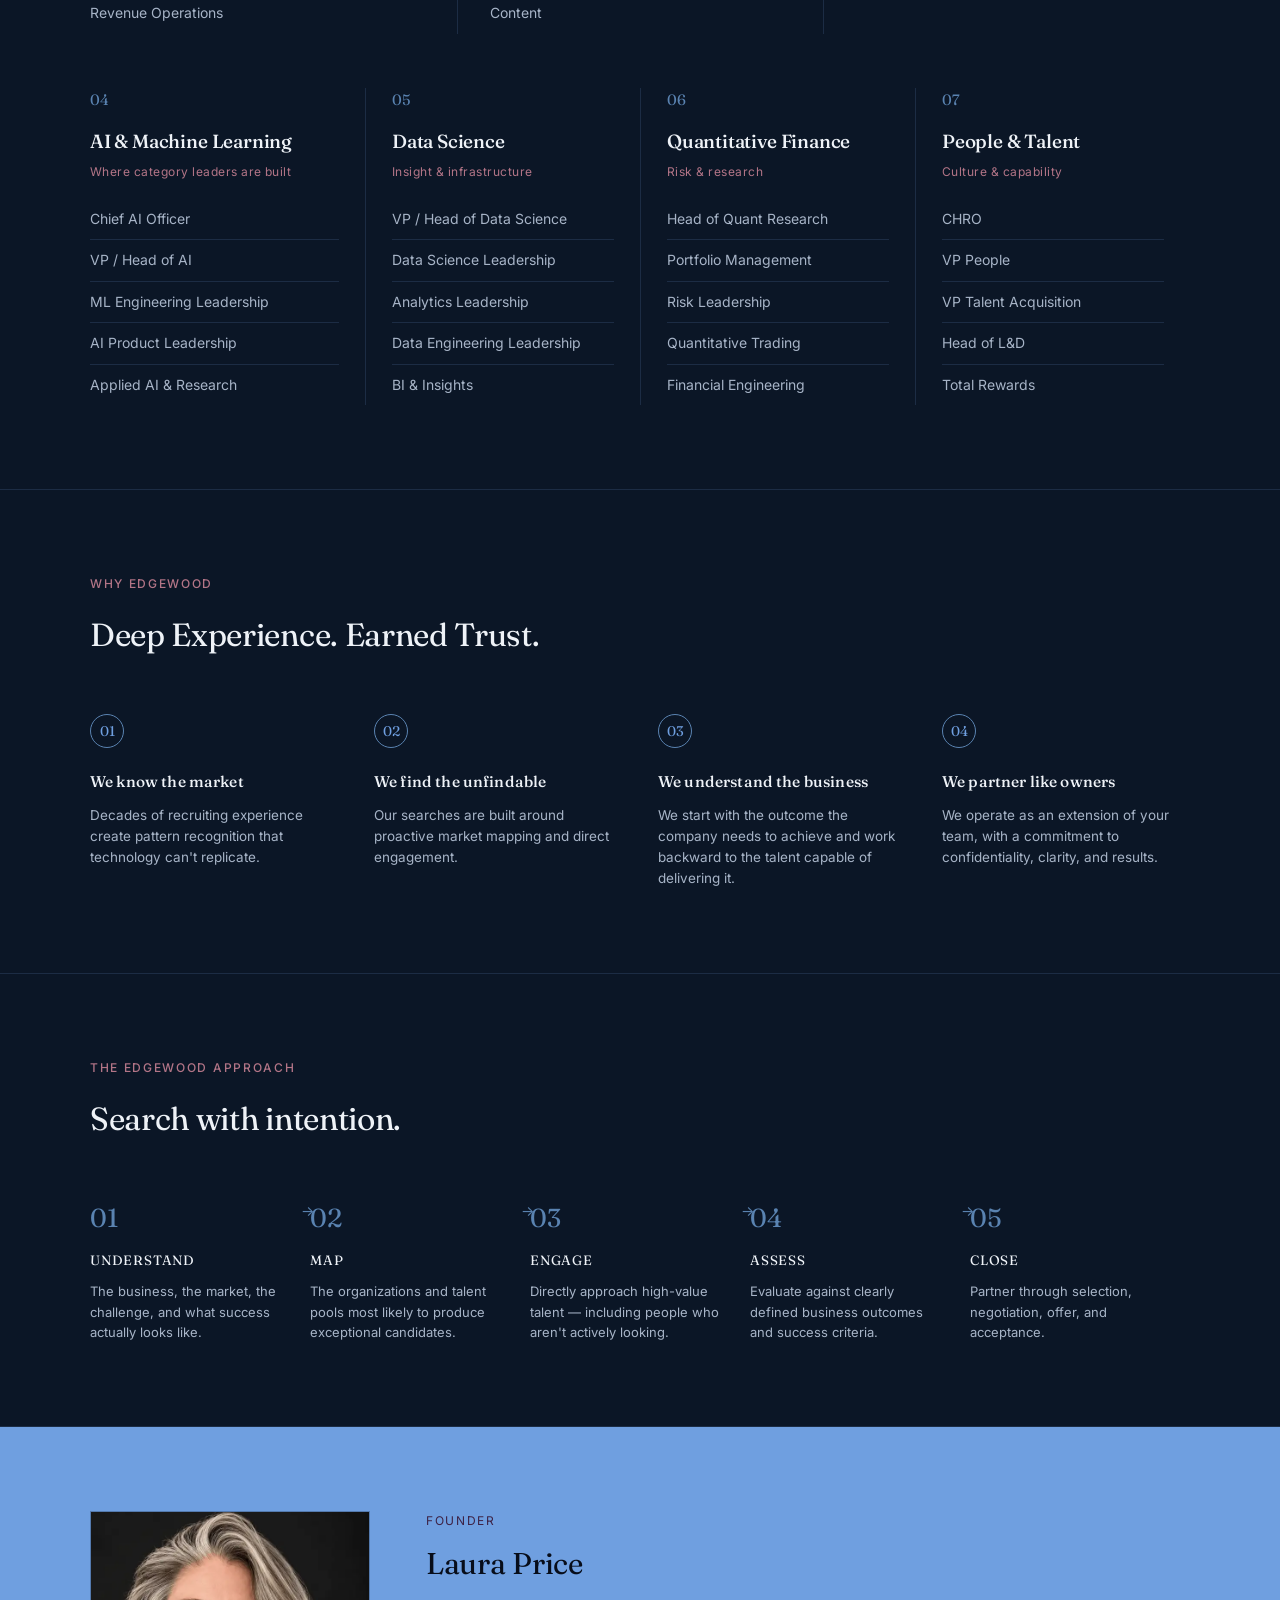
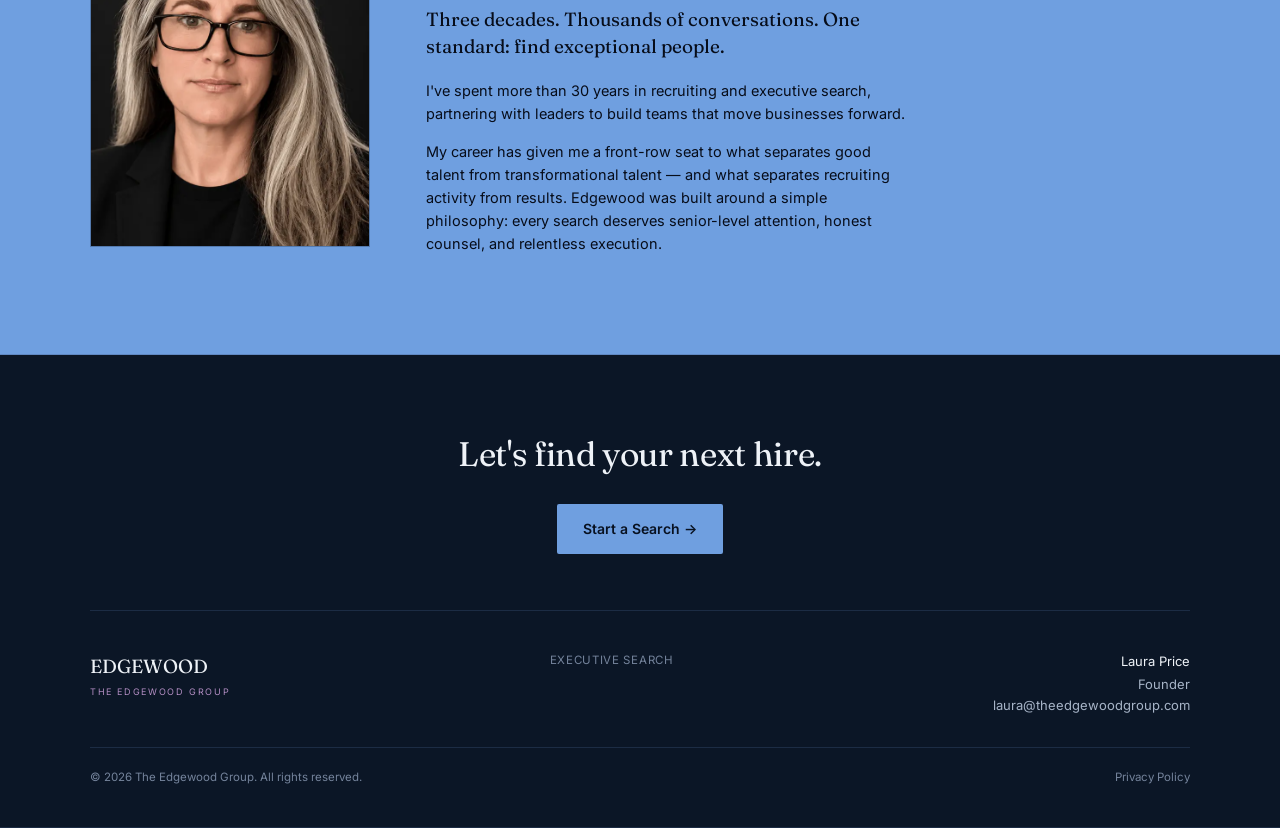
==== commit 89438b2d: "updated headshot" ====
--- a/index.html
+++ b/index.html
@@ -25,9 +25,9 @@
 <meta name="twitter:image" content="https://www.theedgewoodgroup.com/edgewood-social-share.webp">
 
 <!-- Favicon -->
-<link rel="icon" type="image/png" href="/favicon.png">
-<link rel="icon" type="image/svg+xml" href="/favicon-light.svg" media="(prefers-color-scheme: light)">
-<link rel="icon" type="image/svg+xml" href="/favicon-dark.svg" media="(prefers-color-scheme: dark)">
+<link rel="icon" type="image/png" href="favicon.png">
+<link rel="icon" type="image/svg+xml" href="favicon-light.svg" media="(prefers-color-scheme: light)">
+<link rel="icon" type="image/svg+xml" href="favicon-dark.svg" media="(prefers-color-scheme: dark)">
 
 <!-- Google tag (gtag.js) -->
 <script async src="https://www.googletagmanager.com/gtag/js?id=G-GH4WGNGPZY"></script>
@@ -41,14 +41,14 @@
 <link rel="preconnect" href="https://fonts.googleapis.com">
 <link rel="preconnect" href="https://fonts.gstatic.com" crossorigin>
 <link href="https://fonts.googleapis.com/css2?family=Fraunces:ital,opsz,wght@0,9..144,300;0,9..144,400;0,9..144,500;1,9..144,400&family=Instrument+Serif:ital@0&family=Inter:wght@400;500;600&display=swap" rel="stylesheet">
-<link rel="stylesheet" href="/style.css">
+<link rel="stylesheet" href="style.css">
 </head>
 <body>
 
 <header>
   <div class="wrap">
     <nav>
-      <a href="/" class="brand">
+      <a href="./" class="brand">
         <span class="brand-name">EDGEWOOD</span>
         <span class="brand-sub">THE EDGEWOOD GROUP</span>
       </a>
@@ -252,7 +252,7 @@
 
 <section class="founder" id="founder">
   <div class="wrap founder-grid">
-    <div class="founder-photo"><img src="laura-price-edgewood-group.webp" alt="Laura Price, Founder of The Edgewood Group" loading="lazy" width="590" height="786" decoding="async"></div>
+    <div class="founder-photo"><img src="laura-price-the-edgewood-group.webp" alt="Laura Price, Founder of The Edgewood Group" loading="lazy" width="646" height="858" decoding="async"></div>
     <div>
       <div class="founder-eyebrow">FOUNDER</div>
       <h2 class="founder-name">Laura Price</h2>
@@ -273,7 +273,7 @@
   <footer>
     <div class="wrap">
       <div class="footer-grid">
-        <div class="footer-brand"><a href="/">EDGEWOOD<span class="sub">THE EDGEWOOD GROUP</span></a></div>
+        <div class="footer-brand"><a href="./">EDGEWOOD<span class="sub">THE EDGEWOOD GROUP</span></a></div>
         <div class="footer-mid">
           <span>EXECUTIVE SEARCH</span>
         </div>
@@ -285,7 +285,7 @@
       </div>
       <div class="footer-bottom">
         <span>© <span id="current-year"></span> The Edgewood Group. All rights reserved.</span>
-        <a href="/privacy-policy/">Privacy Policy</a>
+        <a href="privacy-policy/">Privacy Policy</a>
       </div>
     </div>
   </footer>
